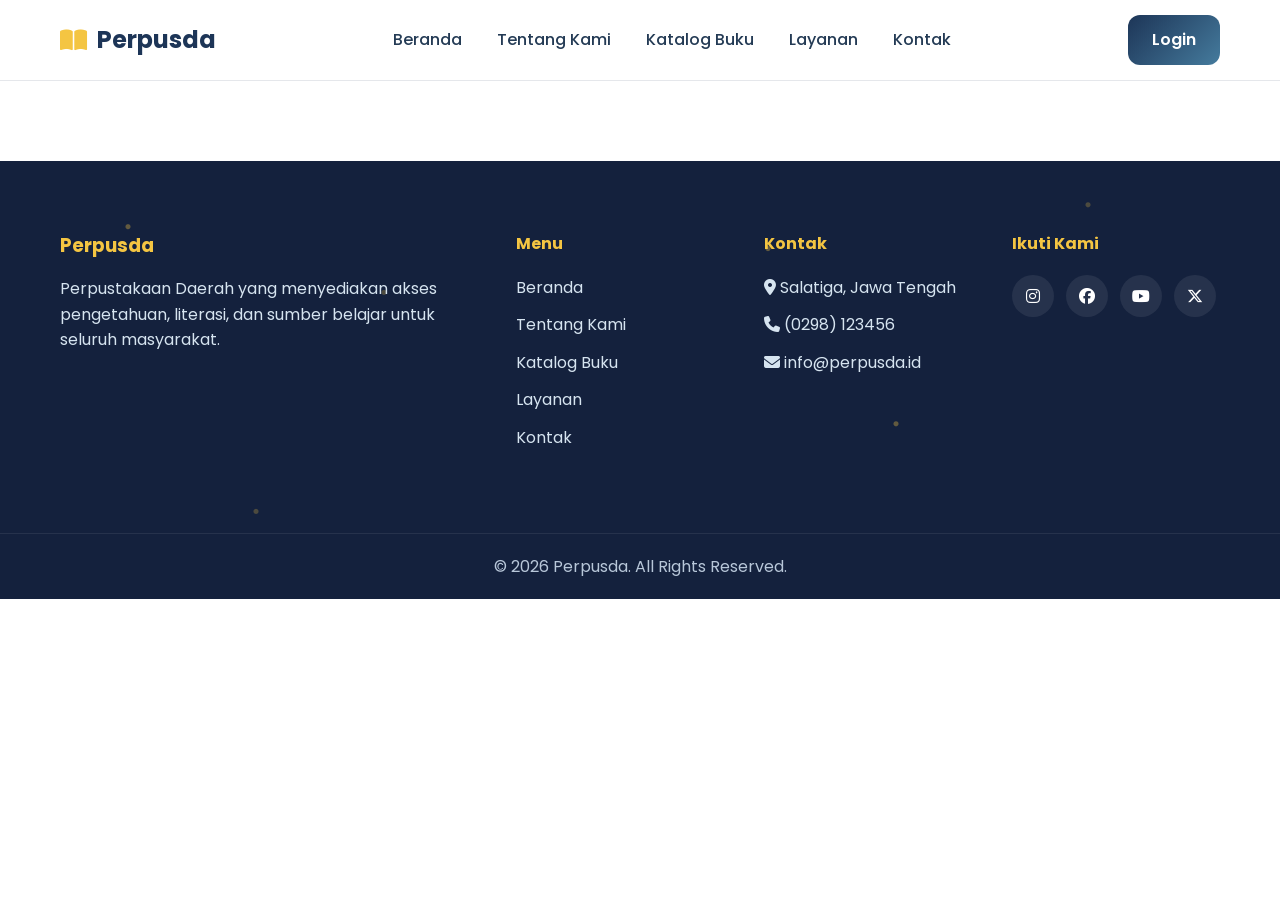
==== home.html @ 8ccb2a97 "Menambahkan struktur awal website" ====
<!DOCTYPE html>
<html lang="id">
<head>
    <meta charset="UTF-8">
    <meta name="viewport" content="width=device-width, initial-scale=1.0">
    <title>Perpusda</title>
    <link rel="stylesheet" href="style.css">

    <!-- Icon -->
    <link
        rel="stylesheet"
        href="https://cdnjs.cloudflare.com/ajax/libs/font-awesome/6.5.1/css/all.min.css"
    />
</head>
<body>

    <!-- Navbar -->
    <header>
        <nav class="navbar">
            <a href="home.html" class="logo">
                <i class="fa-solid fa-book-open"></i>
                Perpusda
            </a>

            <ul class="nav-links">
                <li><a href="home.html">Beranda</a></li>
                <li><a href="tentang.html">Tentang Kami</a></li>
                <li><a href="katalog.html">Katalog Buku</a></li>
                <li><a href="layanan.html">Layanan</a></li>
                <li><a href="kontak.html">Kontak</a></li>
            </ul>

            <a href="login.html" class="login-btn">Login</a>

            <button class="menu-toggle">
                <i class="fa-solid fa-bars"></i>
            </button>
        </nav>
    </header>

    <!-- Konten -->
    

    <!-- Footer -->
    <footer>
        <div class="footer-container">

            <div class="footer-brand">
                <h3>Perpusda</h3>
                <p>
                    Perpustakaan Daerah yang menyediakan akses
                    pengetahuan, literasi, dan sumber belajar
                    untuk seluruh masyarakat.
                </p>
            </div>

            <div class="footer-links">
                <h4>Menu</h4>
                <a href="home.html">Beranda</a>
                <a href="tentang.html">Tentang Kami</a>
                <a href="katalog.html">Katalog Buku</a>
                <a href="layanan.html">Layanan</a>
                <a href="kontak.html">Kontak</a>
            </div>

            <div class="footer-contact">
                <h4>Kontak</h4>
                <p><i class="fa-solid fa-location-dot"></i> Salatiga, Jawa Tengah</p>
                <p><i class="fa-solid fa-phone"></i> (0298) 123456</p>
                <p><i class="fa-solid fa-envelope"></i> info@perpusda.id</p>
            </div>

            <div class="footer-social">
                <h4>Ikuti Kami</h4>

                <div class="social-icons">
                    <a href="#"><i class="fab fa-instagram"></i></a>
                    <a href="#"><i class="fab fa-facebook"></i></a>
                    <a href="#"><i class="fab fa-youtube"></i></a>
                    <a href="#"><i class="fab fa-x-twitter"></i></a>
                </div>
            </div>

        </div>

        <div class="footer-bottom">
            © 2026 Perpusda. All Rights Reserved.
        </div>
    </footer>

    <script src="script.js"></script>
</body>
</html>
---- style.css ----
/* =========================
   GOOGLE FONT
========================= */
@import url('https://fonts.googleapis.com/css2?family=Poppins:wght@300;400;500;600;700&display=swap');

/* =========================
   ROOT COLOR
========================= */
:root{
    --background: #FFFFFF;

    /* Starry Night Palette */
    --primary: #1D3557;
    --secondary: #457B9D;
    --accent: #F4C542;
    --accent-dark: #D9A404;

    --heading: #243B55;
    --text: #4B5563;
    --border: #E5E7EB;

    --card-bg: #FFFDF7;
    --footer-bg: #14213D;

    --shadow:
        0 10px 25px rgba(29,53,87,.08);
}

*{
    margin:0;
    padding:0;
    box-sizing:border-box;
}

html{
    scroll-behavior:smooth;
}

body{
    font-family:'Poppins', sans-serif;
    background:var(--background);
    color:var(--text);
    line-height:1.6;
}

a{
    text-decoration:none;
}

ul{
    list-style:none;
}

/* =========================
   NAVBAR
========================= */

header{
    position:sticky;
    top:0;
    z-index:1000;
    background:rgba(255,255,255,.96);
    backdrop-filter:blur(12px);
    border-bottom:1px solid var(--border);
}

.navbar{
    max-width:1200px;
    margin:auto;
    height:80px;
    padding:0 20px;

    display:flex;
    align-items:center;
    justify-content:space-between;
}

/* Logo */

.logo{
    display:flex;
    align-items:center;
    gap:10px;

    font-size:1.5rem;
    font-weight:700;
    color:var(--primary);
}

.logo i{
    color:var(--accent);
}

/* Menu */

.nav-links{
    display:flex;
    gap:35px;
}

.nav-links a{
    position:relative;
    color:var(--heading);
    font-weight:500;
    transition:.3s;
}

.nav-links a::after{
    content:'';
    position:absolute;
    left:0;
    bottom:-8px;

    width:0;
    height:3px;

    background:var(--accent);
    border-radius:99px;

    transition:.3s;
}

.nav-links a:hover{
    color:var(--primary);
}

.nav-links a:hover::after{
    width:100%;
}

/* Login Button */

.login-btn{
    background:linear-gradient(
        135deg,
        var(--primary),
        var(--secondary)
    );

    color:white;
    padding:12px 24px;
    border-radius:12px;

    font-weight:600;
    transition:.3s;
}

.login-btn:hover{
    transform:translateY(-2px);
    box-shadow:
        0 12px 24px rgba(29,53,87,.2);
}

/* Mobile Button */

.menu-toggle{
    display:none;
    background:none;
    border:none;
    font-size:1.5rem;
    cursor:pointer;
    color:var(--primary);
}

/* =========================
   DEMO CONTENT
========================= */

main{
    min-height:70vh;
}

/* =========================
   FOOTER
========================= */

footer{
    position:relative;
    overflow:hidden;

    background:var(--footer-bg);
    color:white;

    margin-top:80px;
}

/* Star effect */

footer::before{
    content:"";

    position:absolute;
    inset:0;

    background:
    radial-gradient(circle at 10% 15%, rgba(244,197,66,.35) 2px, transparent 3px),
    radial-gradient(circle at 30% 30%, rgba(244,197,66,.25) 2px, transparent 3px),
    radial-gradient(circle at 60% 20%, rgba(244,197,66,.35) 2px, transparent 3px),
    radial-gradient(circle at 85% 10%, rgba(244,197,66,.25) 2px, transparent 3px),
    radial-gradient(circle at 70% 60%, rgba(244,197,66,.35) 2px, transparent 3px),
    radial-gradient(circle at 20% 80%, rgba(244,197,66,.25) 2px, transparent 3px);

    pointer-events:none;
}

/* Footer Container */

.footer-container{
    position:relative;
    z-index:2;

    max-width:1200px;
    margin:auto;
    padding:70px 20px;

    display:grid;
    grid-template-columns:
        2fr
        1fr
        1fr
        1fr;

    gap:40px;
}

/* Brand */

.footer-brand h3{
    color:var(--accent);
    margin-bottom:15px;
}

.footer-brand p{
    color:#D6E4F0;
}

/* Titles */

.footer-links h4,
.footer-contact h4,
.footer-social h4{
    color:var(--accent);
    margin-bottom:18px;
}

/* Links */

.footer-links{
    display:flex;
    flex-direction:column;
}

.footer-links a{
    color:#D6E4F0;
    margin-bottom:12px;
    transition:.3s;
}

.footer-links a:hover{
    color:var(--accent);
    padding-left:5px;
}

/* Contact */

.footer-contact p{
    color:#D6E4F0;
    margin-bottom:12px;
}

/* Social */

.social-icons{
    display:flex;
    gap:12px;
}

.social-icons a{
    width:42px;
    height:42px;

    border-radius:50%;

    display:flex;
    align-items:center;
    justify-content:center;

    background:rgba(255,255,255,.08);
    color:white;

    transition:.3s;
}

.social-icons a:hover{
    background:var(--accent);
    color:var(--primary);
    transform:translateY(-4px);
}

/* Bottom */

.footer-bottom{
    position:relative;
    z-index:2;

    text-align:center;

    padding:20px;

    color:#B8C7D9;

    border-top:
        1px solid rgba(255,255,255,.08);
}

/* CSS untuk home */
/* Kode di bawah ini */





/* CSS untuk katalog */
/* Kode di bawah ini */




/* CSS untuk kontak */
/* Kode di bawah ini */




/* CSS untuk layanan */
/* Kode di bawah ini */




/* CSS untuk login */
/* Kode di bawah ini */




/* CSS untuk tentang kami */
/* Kode di bawah ini */
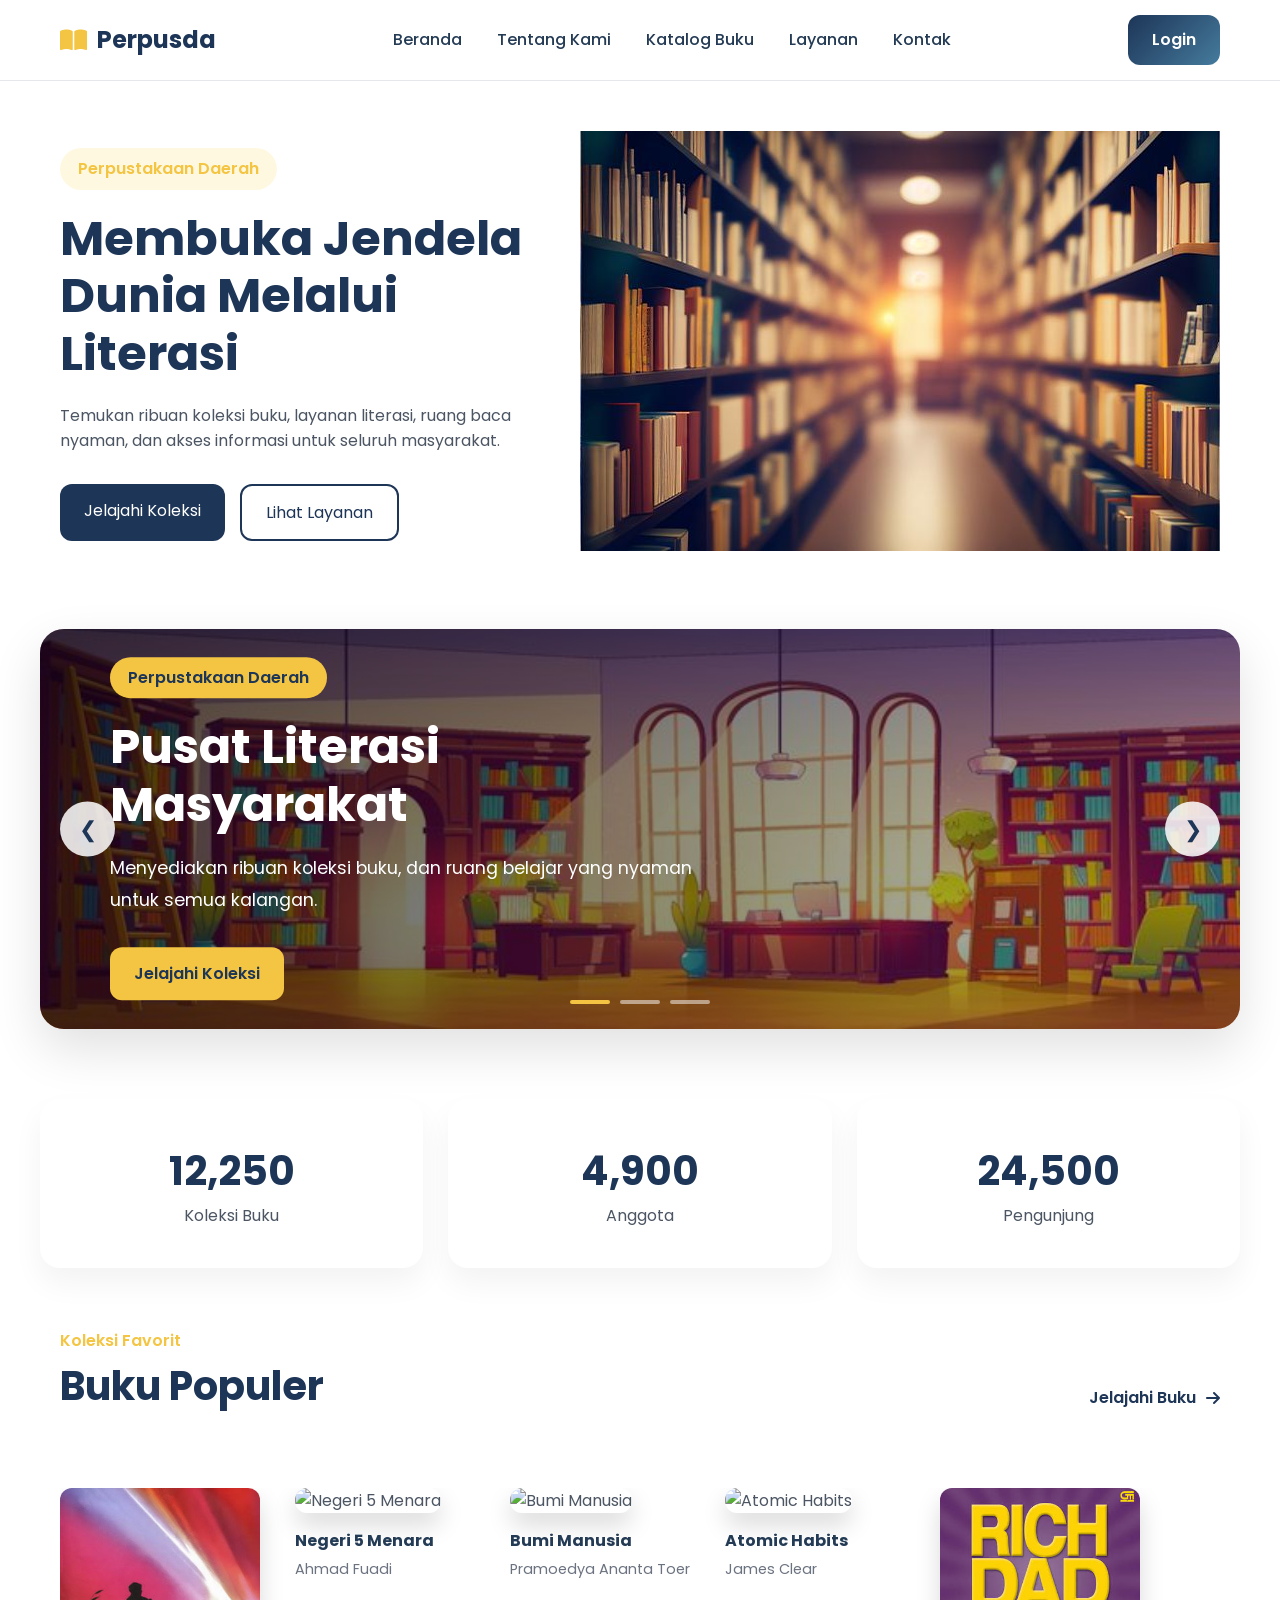
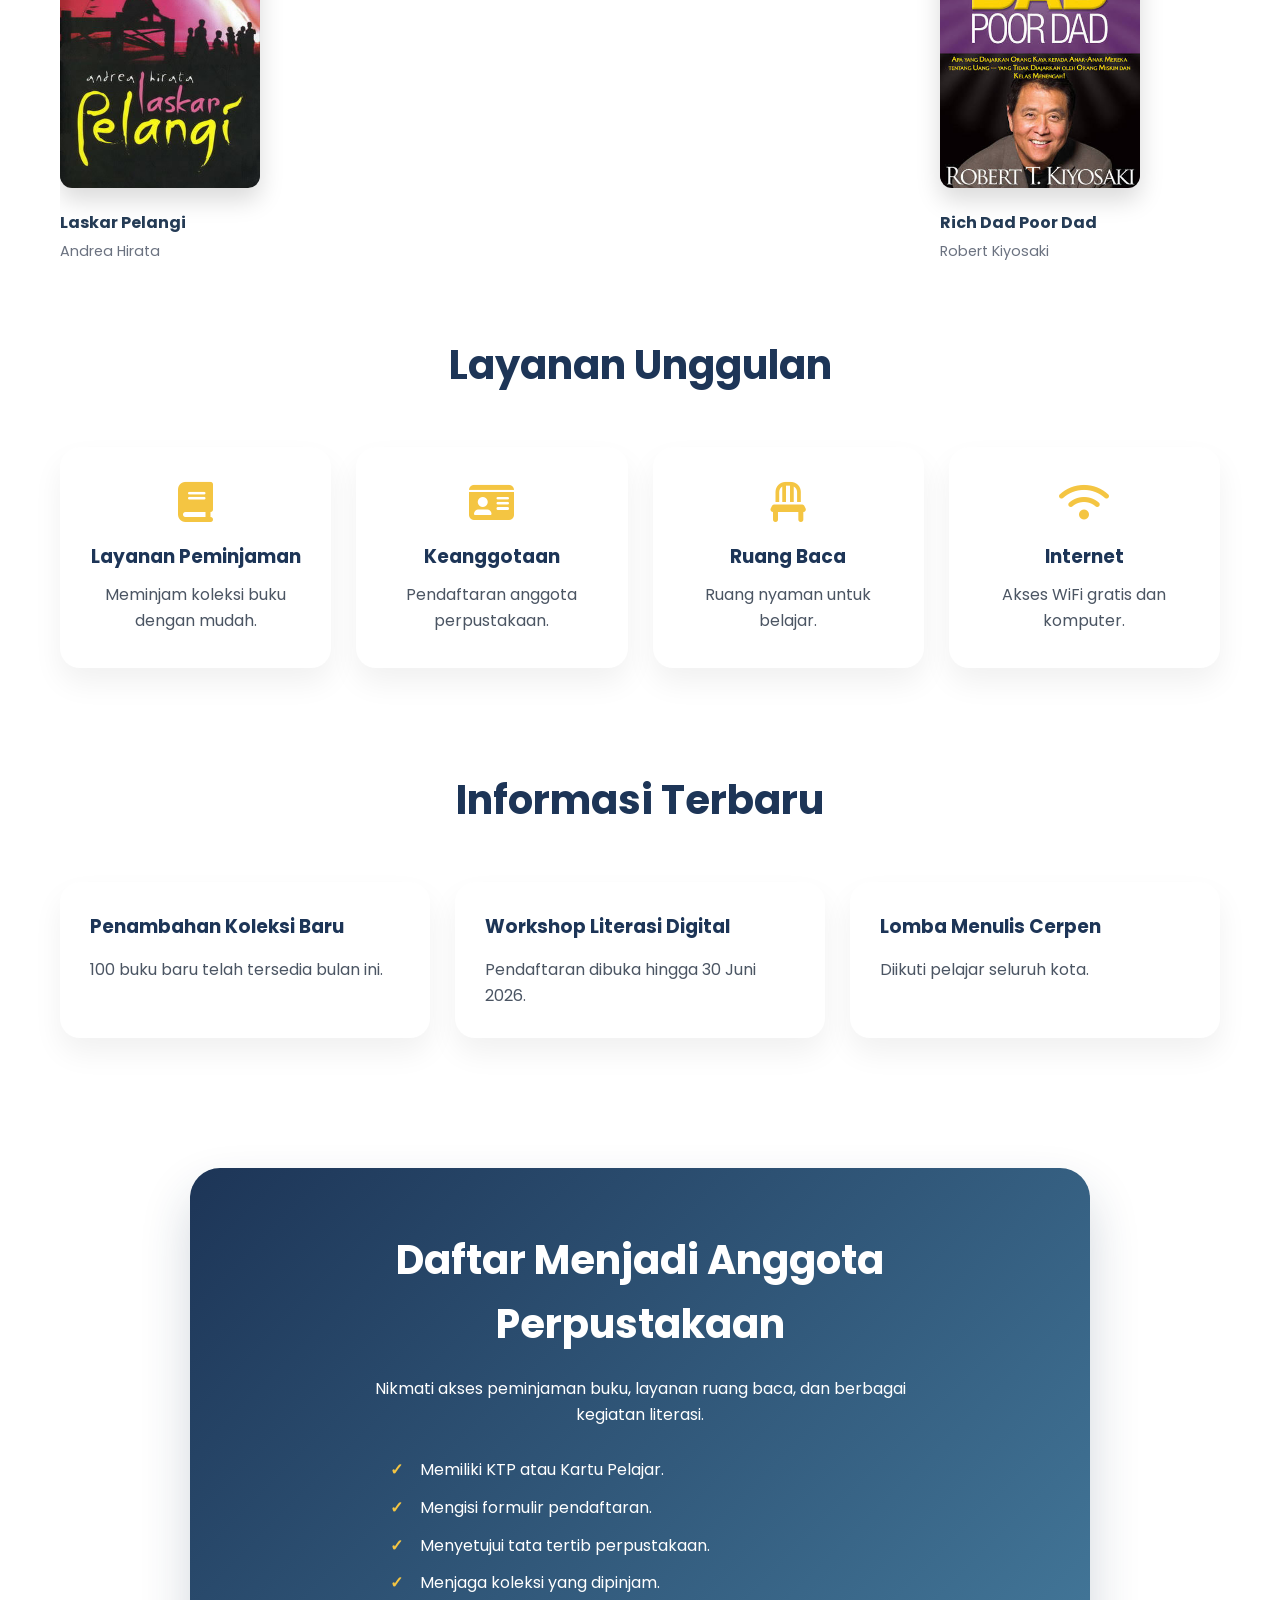
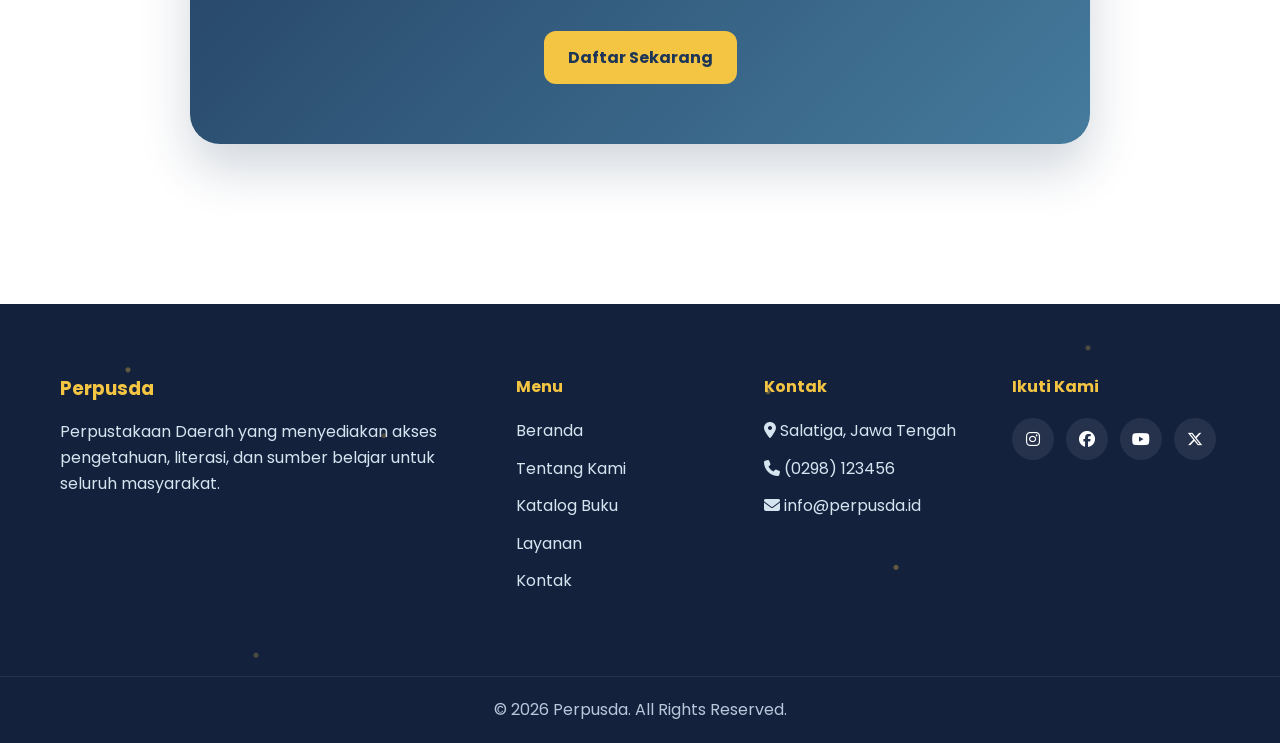
==== commit 63b05a0a: "Menambahkan menu home dan katalog" ====
--- a/home.html
+++ b/home.html
@@ -1,93 +1,378 @@
-<!DOCTYPE html>
+<!doctype html>
 <html lang="id">
-<head>
-    <meta charset="UTF-8">
-    <meta name="viewport" content="width=device-width, initial-scale=1.0">
+  <head>
+    <meta charset="UTF-8" />
+    <meta name="viewport" content="width=device-width, initial-scale=1.0" />
     <title>Perpusda</title>
-    <link rel="stylesheet" href="style.css">
+    <link rel="stylesheet" href="style-home.css" />
 
     <!-- Icon -->
-    <link
-        rel="stylesheet"
-        href="https://cdnjs.cloudflare.com/ajax/libs/font-awesome/6.5.1/css/all.min.css"
-    />
-</head>
-<body>
-
+    <link rel="stylesheet" href="https://cdnjs.cloudflare.com/ajax/libs/font-awesome/6.5.1/css/all.min.css"/>
+  </head>
+  <body>
     <!-- Navbar -->
     <header>
-        <nav class="navbar">
-            <a href="home.html" class="logo">
-                <i class="fa-solid fa-book-open"></i>
-                Perpusda
-            </a>
-
-            <ul class="nav-links">
-                <li><a href="home.html">Beranda</a></li>
-                <li><a href="tentang.html">Tentang Kami</a></li>
-                <li><a href="katalog.html">Katalog Buku</a></li>
-                <li><a href="layanan.html">Layanan</a></li>
-                <li><a href="kontak.html">Kontak</a></li>
-            </ul>
-
-            <a href="login.html" class="login-btn">Login</a>
-
-            <button class="menu-toggle">
-                <i class="fa-solid fa-bars"></i>
-            </button>
-        </nav>
+      <nav class="navbar">
+        <a href="home.html" class="logo">
+          <i class="fa-solid fa-book-open"></i>
+          Perpusda
+        </a>
+
+        <ul class="nav-links">
+          <li><a href="home.html">Beranda</a></li>
+          <li><a href="tentang.html">Tentang Kami</a></li>
+          <li><a href="katalog.html">Katalog Buku</a></li>
+          <li><a href="layanan.html">Layanan</a></li>
+          <li><a href="kontak.html">Kontak</a></li>
+        </ul>
+
+        <a href="login.html" class="login-btn">Login</a>
+
+        <button class="menu-toggle">
+          <i class="fa-solid fa-bars"></i>
+        </button>
+      </nav>
     </header>
 
     <!-- Konten -->
     
+    <!-- hero section -->
+    <section class="home-hero-section">
+      <div class="home-hero-container">
+        <div class="home-hero-content">
+          <span class="home-hero-tag"> Perpustakaan Daerah </span>
+
+          <h1 class="home-hero-title">
+            Membuka Jendela Dunia Melalui Literasi
+          </h1>
+
+          <p class="home-hero-description">
+            Temukan ribuan koleksi buku, layanan literasi, ruang baca nyaman,
+            dan akses informasi untuk seluruh masyarakat.
+          </p>
+
+          <div class="home-hero-buttons">
+            <a href="katalog.html" class="home-primary-btn">Jelajahi Koleksi</a>
+
+            <a href="layanan.html" class="home-secondary-btn">Lihat Layanan</a>
+          </div>
+        </div>
+
+        <div class="home-hero-image">
+          <img src="images/home/hero-img.jpg" alt="Perpustakaan" />
+        </div>
+      </div>
+    </section>
+
+    <!-- carousel -->
+    <section class="home-carousel-section">
+      <div class="home-carousel-container">
+        <!-- Slide 1 -->
+        <div class="home-carousel-slide active">
+          <img
+            src="images/home/carousel1.jpg"
+            alt="Gedung Perpustakaan"
+            class="home-carousel-image"
+          />
+
+          <div class="home-carousel-overlay"></div>
+
+          <div class="home-carousel-content">
+            <span class="home-carousel-badge">Perpustakaan Daerah</span>
+
+            <h2 class="home-carousel-title">
+              Pusat Literasi Masyarakat
+            </h2>
+
+            <p class="home-carousel-description">
+              Menyediakan ribuan koleksi buku, dan ruang belajar yang nyaman untuk semua kalangan.
+            </p>
+
+            <a href="katalog.html" class="home-carousel-button">
+              Jelajahi Koleksi
+            </a>
+          </div>
+        </div>
+
+        <!-- Slide 2 -->
+        <div class="home-carousel-slide">
+          <img
+            src="images/home/carousel2.jpg"
+            alt="Ruang Baca"
+            class="home-carousel-image"
+          />
+
+          <div class="home-carousel-overlay"></div>
+
+          <div class="home-carousel-content">
+            <span class="home-carousel-badge">Fasilitas</span>
+
+            <h2 class="home-carousel-title">Ruang Baca Nyaman dan Modern</h2>
+
+            <p class="home-carousel-description">
+              Dilengkapi WiFi gratis, area diskusi, dan komputer publik.
+            </p>
+
+            <a href="layanan.html" class="home-carousel-button">Lihat Layanan</a>
+          </div>
+        </div>
+
+        <!-- Slide 3 -->
+        <div class="home-carousel-slide">
+          <img
+            src="images/home/carousel3.jpg"
+            alt="Workshop"
+            class="home-carousel-image"
+          />
+
+          <div class="home-carousel-overlay"></div>
+
+          <div class="home-carousel-content">
+            <span class="home-carousel-badge">Event</span>
+
+            <h2 class="home-carousel-title">Baca Buku Bareng</h2>
+
+            <p class="home-carousel-description">
+              Bawa buku favoritmu dan baca bersama komunitas perpustakaan.
+            </p>
+
+            <a href="#" class="home-carousel-button">Gabung Sekarang</a>
+          </div>
+        </div>
+
+        <!-- Tombol Navigasi -->
+        <button class="home-carousel-arrow home-carousel-prev">❮</button>
+
+        <button class="home-carousel-arrow home-carousel-next">❯</button>
+
+        <!-- Indicator -->
+        <div class="home-carousel-dots">
+          <span class="home-carousel-dot active"></span>
+          <span class="home-carousel-dot"></span>
+          <span class="home-carousel-dot"></span>
+        </div>
+      </div>
+    </section>
+
+    <!-- statistik -->
+    <section class="home-stats-section">
+      <div class="home-stats-container">
+        <div class="home-stat-item">
+          <h3 class="home-stat-number" data-target="25000">0</h3>
+          <p>Koleksi Buku</p>
+        </div>
+
+        <div class="home-stat-item">
+          <h3 class="home-stat-number" data-target="10000">0</h3>
+          <p>Anggota</p>
+        </div>
+
+        <div class="home-stat-item">
+          <h3 class="home-stat-number" data-target="50000">0</h3>
+          <p>Pengunjung</p>
+        </div>
+      </div>
+    </section>
+
+    <!-- Buku Populer -->
+    <section class="home-popular-section">
+      <div class="home-section-heading">
+        <div>
+          <span class="home-section-subtitle"> Koleksi Favorit </span>
+
+          <h2 class="home-section-title">Buku Populer</h2>
+        </div>
+
+        <a href="katalog.html" class="home-popular-link">
+          Jelajahi Buku
+          <i class="fa-solid fa-arrow-right"></i>
+        </a>
+      </div>
+
+      <div class="home-popular-bookshelf">
+        <article class="home-popular-book">
+          <img
+            src="images/katalog/laskar-pelangi.jpg"
+            alt="Laskar Pelangi"
+            class="home-popular-cover"
+          />
+
+          <h3 class="home-popular-title">Laskar Pelangi</h3>
+
+          <p class="home-popular-author">Andrea Hirata</p>
+        </article>
+
+        <article class="home-popular-book">
+          <img
+            src="images/katalog/negeri 5 menara.jpg"
+            alt="Negeri 5 Menara"
+            class="home-popular-cover"
+          />
+
+          <h3 class="home-popular-title">Negeri 5 Menara</h3>
+
+          <p class="home-popular-author">Ahmad Fuadi</p>
+        </article>
+
+        <article class="home-popular-book">
+          <img
+            src="images/katalog/bumi manusia.jpg"
+            alt="Bumi Manusia"
+            class="home-popular-cover"
+          />
+
+          <h3 class="home-popular-title">Bumi Manusia</h3>
+
+          <p class="home-popular-author">Pramoedya Ananta Toer</p>
+        </article>
+
+        <article class="home-popular-book">
+          <img
+            src="images/katalog/atomic habits.jpg"
+            alt="Atomic Habits"
+            class="home-popular-cover"
+          />
+
+          <h3 class="home-popular-title">Atomic Habits</h3>
+
+          <p class="home-popular-author">James Clear</p>
+        </article>
+
+        <article class="home-popular-book">
+          <img
+            src="images/katalog/rich dad poor dad.jpg"
+            alt="Rich Dad Poor Dad"
+            class="home-popular-cover"
+          />
+
+          <h3 class="home-popular-title">Rich Dad Poor Dad</h3>
+
+          <p class="home-popular-author">Robert Kiyosaki</p>
+        </article>
+      </div>
+    </section>
+
+    <!-- Layanan -->
+    <section class="home-services-section" id="layanan">
+      <div class="home-services-container">
+        <h2 class="home-section-title">Layanan Unggulan</h2>
+
+        <div class="home-services-grid">
+          <div class="home-service-item">
+            <i class="fa-solid fa-book"></i>
+            <h3>Layanan Peminjaman</h3>
+            <p>Meminjam koleksi buku dengan mudah.</p>
+          </div>
+
+          <div class="home-service-item">
+            <i class="fa-solid fa-id-card"></i>
+            <h3>Keanggotaan</h3>
+            <p>Pendaftaran anggota perpustakaan.</p>
+          </div>
+
+          <div class="home-service-item">
+            <i class="fa-solid fa-chair"></i>
+            <h3>Ruang Baca</h3>
+            <p>Ruang nyaman untuk belajar.</p>
+          </div>
+
+          <div class="home-service-item">
+            <i class="fa-solid fa-wifi"></i>
+            <h3>Internet</h3>
+            <p>Akses WiFi gratis dan komputer.</p>
+          </div>
+        </div>
+      </div>
+    </section>
+
+    <!-- Informasi Terbaru -->
+    <section class="home-news-section">
+      <h2 class="home-section-title">Informasi Terbaru</h2>
+
+      <div class="home-news-grid">
+        <article class="home-news-item">
+          <h3>Penambahan Koleksi Baru</h3>
+          <p>100 buku baru telah tersedia bulan ini.</p>
+        </article>
+
+        <article class="home-news-item">
+          <h3>Workshop Literasi Digital</h3>
+          <p>Pendaftaran dibuka hingga 30 Juni 2026.</p>
+        </article>
+
+        <article class="home-news-item">
+          <h3>Lomba Menulis Cerpen</h3>
+          <p>Diikuti pelajar seluruh kota.</p>
+        </article>
+      </div>
+    </section>
+
+    <!-- Membership -->
+    <section class="home-membership-section">
+      <div class="home-membership-container">
+        <h2>Daftar Menjadi Anggota Perpustakaan</h2>
+
+        <p>
+          Nikmati akses peminjaman buku, layanan ruang baca, dan berbagai
+          kegiatan literasi.
+        </p>
+
+        <ul class="home-membership-terms">
+          <li>Memiliki KTP atau Kartu Pelajar.</li>
+
+          <li>Mengisi formulir pendaftaran.</li>
+
+          <li>Menyetujui tata tertib perpustakaan.</li>
+
+          <li>Menjaga koleksi yang dipinjam.</li>
+        </ul>
+
+        <a href="login.html" class="home-primary-btn"> Daftar Sekarang </a>
+      </div>
+    </section>
 
     <!-- Footer -->
     <footer>
-        <div class="footer-container">
-
-            <div class="footer-brand">
-                <h3>Perpusda</h3>
-                <p>
-                    Perpustakaan Daerah yang menyediakan akses
-                    pengetahuan, literasi, dan sumber belajar
-                    untuk seluruh masyarakat.
-                </p>
-            </div>
-
-            <div class="footer-links">
-                <h4>Menu</h4>
-                <a href="home.html">Beranda</a>
-                <a href="tentang.html">Tentang Kami</a>
-                <a href="katalog.html">Katalog Buku</a>
-                <a href="layanan.html">Layanan</a>
-                <a href="kontak.html">Kontak</a>
-            </div>
-
-            <div class="footer-contact">
-                <h4>Kontak</h4>
-                <p><i class="fa-solid fa-location-dot"></i> Salatiga, Jawa Tengah</p>
-                <p><i class="fa-solid fa-phone"></i> (0298) 123456</p>
-                <p><i class="fa-solid fa-envelope"></i> info@perpusda.id</p>
-            </div>
-
-            <div class="footer-social">
-                <h4>Ikuti Kami</h4>
-
-                <div class="social-icons">
-                    <a href="#"><i class="fab fa-instagram"></i></a>
-                    <a href="#"><i class="fab fa-facebook"></i></a>
-                    <a href="#"><i class="fab fa-youtube"></i></a>
-                    <a href="#"><i class="fab fa-x-twitter"></i></a>
-                </div>
-            </div>
-
-        </div>
-
-        <div class="footer-bottom">
-            © 2026 Perpusda. All Rights Reserved.
-        </div>
+      <div class="footer-container">
+        <div class="footer-brand">
+          <h3>Perpusda</h3>
+          <p>
+            Perpustakaan Daerah yang menyediakan akses pengetahuan, literasi,
+            dan sumber belajar untuk seluruh masyarakat.
+          </p>
+        </div>
+
+        <div class="footer-links">
+          <h4>Menu</h4>
+          <a href="home.html">Beranda</a>
+          <a href="tentang.html">Tentang Kami</a>
+          <a href="katalog.html">Katalog Buku</a>
+          <a href="layanan.html">Layanan</a>
+          <a href="kontak.html">Kontak</a>
+        </div>
+
+        <div class="footer-contact">
+          <h4>Kontak</h4>
+          <p><i class="fa-solid fa-location-dot"></i> Salatiga, Jawa Tengah</p>
+          <p><i class="fa-solid fa-phone"></i> (0298) 123456</p>
+          <p><i class="fa-solid fa-envelope"></i> info@perpusda.id</p>
+        </div>
+
+        <div class="footer-social">
+          <h4>Ikuti Kami</h4>
+
+          <div class="social-icons">
+            <a href="#"><i class="fab fa-instagram"></i></a>
+            <a href="#"><i class="fab fa-facebook"></i></a>
+            <a href="#"><i class="fab fa-youtube"></i></a>
+            <a href="#"><i class="fab fa-x-twitter"></i></a>
+          </div>
+        </div>
+      </div>
+
+      <div class="footer-bottom">© 2026 Perpusda. All Rights Reserved.</div>
     </footer>
 
-    <script src="script.js"></script>
-</body>
+    <script src="script-home.js"></script>
+  </body>
 </html>
--- a/style-home.css
+++ b/style-home.css
@@ -0,0 +1,865 @@
+/* =========================
+   GOOGLE FONT
+========================= */
+@import url('https://fonts.googleapis.com/css2?family=Poppins:wght@300;400;500;600;700&display=swap');
+
+/* =========================
+   ROOT COLOR
+========================= */
+:root{
+    --background: #FFFFFF;
+
+    /* Starry Night Palette */
+    --primary: #1D3557;
+    --secondary: #457B9D;
+    --accent: #F4C542;
+    --accent-dark: #D9A404;
+
+    --heading: #243B55;
+    --text: #4B5563;
+    --border: #E5E7EB;
+
+    --card-bg: #FFFDF7;
+    --footer-bg: #14213D;
+
+    --shadow:
+        0 10px 25px rgba(29,53,87,.08);
+}
+
+*{
+    margin:0;
+    padding:0;
+    box-sizing:border-box;
+}
+
+html{
+    scroll-behavior:smooth;
+}
+
+body{
+    font-family:'Poppins', sans-serif;
+    background:var(--background);
+    color:var(--text);
+    line-height:1.6;
+}
+
+a{
+    text-decoration:none;
+}
+
+ul{
+    list-style:none;
+}
+
+/* =========================
+   NAVBAR
+========================= */
+
+header{
+    position:sticky;
+    top:0;
+    z-index:1000;
+    background:rgba(255,255,255,.96);
+    backdrop-filter:blur(12px);
+    border-bottom:1px solid var(--border);
+}
+
+.navbar{
+    max-width:1200px;
+    margin:auto;
+    height:80px;
+    padding:0 20px;
+
+    display:flex;
+    align-items:center;
+    justify-content:space-between;
+}
+
+/* Logo */
+
+.logo{
+    display:flex;
+    align-items:center;
+    gap:10px;
+
+    font-size:1.5rem;
+    font-weight:700;
+    color:var(--primary);
+}
+
+.logo i{
+    color:var(--accent);
+}
+
+/* Menu */
+
+.nav-links{
+    display:flex;
+    gap:35px;
+}
+
+.nav-links a{
+    position:relative;
+    color:var(--heading);
+    font-weight:500;
+    transition:.3s;
+}
+
+.nav-links a::after{
+    content:'';
+    position:absolute;
+    left:0;
+    bottom:-8px;
+
+    width:0;
+    height:3px;
+
+    background:var(--accent);
+    border-radius:99px;
+
+    transition:.3s;
+}
+
+.nav-links a:hover{
+    color:var(--primary);
+}
+
+.nav-links a:hover::after{
+    width:100%;
+}
+
+/* Login Button */
+
+.login-btn{
+    background:linear-gradient(
+        135deg,
+        var(--primary),
+        var(--secondary)
+    );
+
+    color:white;
+    padding:12px 24px;
+    border-radius:12px;
+
+    font-weight:600;
+    transition:.3s;
+}
+
+.login-btn:hover{
+    transform:translateY(-2px);
+    box-shadow:
+        0 12px 24px rgba(29,53,87,.2);
+}
+
+/* Mobile Button */
+
+.menu-toggle{
+    display:none;
+    background:none;
+    border:none;
+    font-size:1.5rem;
+    cursor:pointer;
+    color:var(--primary);
+}
+
+/* =========================
+   DEMO CONTENT
+========================= */
+
+main{
+    min-height:70vh;
+}
+
+/* =========================
+   FOOTER
+========================= */
+
+footer{
+    position:relative;
+    overflow:hidden;
+
+    background:var(--footer-bg);
+    color:white;
+
+    margin-top:80px;
+}
+
+/* Star effect */
+
+footer::before{
+    content:"";
+
+    position:absolute;
+    inset:0;
+
+    background:
+    radial-gradient(circle at 10% 15%, rgba(244,197,66,.35) 2px, transparent 3px),
+    radial-gradient(circle at 30% 30%, rgba(244,197,66,.25) 2px, transparent 3px),
+    radial-gradient(circle at 60% 20%, rgba(244,197,66,.35) 2px, transparent 3px),
+    radial-gradient(circle at 85% 10%, rgba(244,197,66,.25) 2px, transparent 3px),
+    radial-gradient(circle at 70% 60%, rgba(244,197,66,.35) 2px, transparent 3px),
+    radial-gradient(circle at 20% 80%, rgba(244,197,66,.25) 2px, transparent 3px);
+
+    pointer-events:none;
+}
+
+/* Footer Container */
+
+.footer-container{
+    position:relative;
+    z-index:2;
+
+    max-width:1200px;
+    margin:auto;
+    padding:70px 20px;
+
+    display:grid;
+    grid-template-columns:
+        2fr
+        1fr
+        1fr
+        1fr;
+
+    gap:40px;
+}
+
+/* Brand */
+
+.footer-brand h3{
+    color:var(--accent);
+    margin-bottom:15px;
+}
+
+.footer-brand p{
+    color:#D6E4F0;
+}
+
+/* Titles */
+
+.footer-links h4,
+.footer-contact h4,
+.footer-social h4{
+    color:var(--accent);
+    margin-bottom:18px;
+}
+
+/* Links */
+
+.footer-links{
+    display:flex;
+    flex-direction:column;
+}
+
+.footer-links a{
+    color:#D6E4F0;
+    margin-bottom:12px;
+    transition:.3s;
+}
+
+.footer-links a:hover{
+    color:var(--accent);
+    padding-left:5px;
+}
+
+/* Contact */
+
+.footer-contact p{
+    color:#D6E4F0;
+    margin-bottom:12px;
+}
+
+/* Social */
+
+.social-icons{
+    display:flex;
+    gap:12px;
+}
+
+.social-icons a{
+    width:42px;
+    height:42px;
+
+    border-radius:50%;
+
+    display:flex;
+    align-items:center;
+    justify-content:center;
+
+    background:rgba(255,255,255,.08);
+    color:white;
+
+    transition:.3s;
+}
+
+.social-icons a:hover{
+    background:var(--accent);
+    color:var(--primary);
+    transform:translateY(-4px);
+}
+
+/* Bottom */
+
+.footer-bottom{
+    position:relative;
+    z-index:2;
+
+    text-align:center;
+
+    padding:20px;
+
+    color:#B8C7D9;
+
+    border-top:
+        1px solid rgba(255,255,255,.08);
+}
+
+
+/* CSS untuk home */
+/* Kode di bawah ini */
+.home-hero-section{
+    padding:50px 0;
+}
+
+.home-hero-container{
+    max-width:1200px;
+    margin:auto;
+    padding:0 20px;
+
+    display:grid;
+    grid-template-columns:1fr 1fr;
+    gap:50px;
+    align-items:center;
+}
+
+.home-hero-tag{
+    display:inline-block;
+
+    padding:8px 18px;
+
+    border-radius:50px;
+
+    background:#FFF8E1;
+
+    color:var(--accent);
+
+    font-weight:600;
+}
+
+.home-hero-title{
+    font-size:3rem;
+    line-height:1.2;
+    color:var(--primary);
+
+    margin:20px 0;
+}
+
+.home-hero-description{
+    max-width:550px;
+    margin-bottom:30px;
+}
+
+.home-hero-buttons{
+    display:flex;
+    gap:15px;
+}
+
+.home-primary-btn{
+    background:var(--primary);
+    color:white;
+
+    padding:14px 24px;
+    border-radius:12px;
+}
+
+.home-secondary-btn{
+    border:2px solid var(--primary);
+    color:var(--primary);
+
+    padding:14px 24px;
+    border-radius:12px;
+}
+
+/* ==================================
+   HOME CAROUSEL
+================================== */
+
+.home-carousel-section{
+    padding:20px 0;
+}
+
+.home-carousel-container{
+    max-width:1200px;
+    height:400px;
+
+    margin:auto;
+
+    position:relative;
+
+    overflow:hidden;
+
+    border-radius:24px;
+
+    box-shadow:
+    0 20px 50px rgba(0,0,0,.12);
+}
+
+.home-carousel-slide{
+    position:absolute;
+
+    inset:0;
+
+    opacity:0;
+
+    transition:opacity .6s ease;
+
+    pointer-events:none;
+}
+
+.home-carousel-slide.active{
+    opacity:1;
+    pointer-events:auto;
+}
+
+.home-carousel-image{
+    width:100%;
+    height:100%;
+    object-fit:cover;
+}
+
+.home-carousel-overlay{
+    position:absolute;
+    inset:0;
+
+    background:
+    linear-gradient(
+        to right,
+        rgba(0,0,0,.65),
+        rgba(0,0,0,.25)
+    );
+}
+
+.home-carousel-content{
+    position:absolute;
+
+    left:70px;
+    top:50%;
+
+    transform:translateY(-50%);
+
+    max-width:600px;
+
+    color:white;
+
+    z-index:5;
+}
+
+.home-carousel-badge{
+    display:inline-block;
+
+    padding:8px 18px;
+
+    border-radius:50px;
+
+    background:var(--accent);
+
+    color:var(--primary);
+
+    font-weight:600;
+
+    margin-bottom:20px;
+}
+
+.home-carousel-title{
+    font-size:3rem;
+    line-height:1.2;
+
+    margin-bottom:20px;
+}
+
+.home-carousel-description{
+    font-size:1.1rem;
+    line-height:1.8;
+
+    margin-bottom:30px;
+}
+
+.home-carousel-button{
+    display:inline-block;
+
+    background:var(--accent);
+
+    color:var(--primary);
+
+    padding:14px 24px;
+
+    border-radius:12px;
+
+    font-weight:600;
+}
+
+/* Arrow */
+
+.home-carousel-arrow{
+    position:absolute;
+
+    top:50%;
+
+    transform:translateY(-50%);
+
+    width:55px;
+    height:55px;
+
+    border:none;
+
+    border-radius:50%;
+
+    cursor:pointer;
+
+    z-index:10;
+
+    background:
+    rgba(255,255,255,.85);
+
+    color:var(--primary);
+
+    font-size:1.4rem;
+
+    transition:.3s;
+}
+
+.home-carousel-arrow:hover{
+    background:var(--accent);
+}
+
+.home-carousel-prev{
+    left:20px;
+}
+
+.home-carousel-next{
+    right:20px;
+}
+
+/* Dots */
+
+.home-carousel-dots{
+    position:absolute;
+
+    bottom:25px;
+    left:50%;
+
+    transform:translateX(-50%);
+
+    display:flex;
+    gap:10px;
+
+    z-index:10;
+}
+
+.home-carousel-dot{
+    width:40px;
+    height:4px;
+
+    border-radius:999px;
+
+    background:
+    rgba(255,255,255,.5);
+
+    cursor:pointer;
+
+    transition:.3s;
+}
+
+.home-carousel-dot.active{
+    background:var(--accent);
+}
+
+.home-stats-section{
+    padding:50px 0;
+}
+
+.home-stats-container{
+    max-width:1200px;
+    margin:auto;
+
+    display:grid;
+    grid-template-columns:
+        repeat(3,1fr);
+
+    gap:25px;
+}
+
+.home-stat-item{
+    padding:40px;
+    text-align:center;
+
+    border-radius:20px;
+
+    background:white;
+
+    box-shadow:
+    0 15px 30px rgba(0,0,0,.05);
+}
+
+.home-stat-item h3{
+    font-size:2.5rem;
+    color:var(--primary);
+}
+
+.home-popular-section{
+    max-width:1200px;
+    margin:10px auto;
+    padding:0 20px;
+}
+
+.home-section-heading{
+    display:flex;
+    justify-content:space-between;
+    align-items:center;
+
+    margin-bottom:20px;
+}
+
+.home-section-subtitle{
+    color:var(--accent);
+    font-weight:600;
+}
+
+.home-section-title{
+    color:var(--primary);
+    font-size:2.2rem;
+}
+
+.home-popular-link{
+    display:flex;
+    align-items:center;
+    gap:10px;
+
+    color:var(--primary);
+    font-weight:600;
+}
+
+.home-popular-bookshelf{
+    display:flex;
+    gap:35px;
+
+    overflow-x:auto;
+
+    padding-bottom:10px;
+}
+
+.home-popular-bookshelf::-webkit-scrollbar{
+    height:6px;
+}
+
+.home-popular-bookshelf::-webkit-scrollbar-thumb{
+    background:var(--accent);
+    border-radius:999px;
+}
+
+.home-popular-book{
+    min-width:180px;
+    transition:.3s;
+}
+
+.home-popular-book:hover{
+    transform:translateY(-10px);
+}
+
+.home-popular-cover{
+    width:200px;
+    aspect-ratio:3/4.5;
+
+    object-fit:cover;
+
+    border-radius:12px;
+
+    box-shadow:
+        0 12px 25px rgba(0,0,0,.15);
+
+    margin-bottom:15px;
+}
+
+.home-popular-title{
+    color:var(--heading);
+    font-size:1rem;
+    margin-bottom:4px;
+}
+
+.home-popular-author{
+    color:#6B7280;
+    font-size:.9rem;
+}
+
+.home-services-section{
+    padding:50px 0;
+}
+
+.home-services-container{
+    max-width:1200px;
+    margin:auto;
+    padding:0 20px;
+}
+
+.home-section-title{
+    text-align:center;
+    color:var(--primary);
+    font-size:2.5rem;
+    margin-bottom:50px;
+}
+
+.home-services-grid{
+    display:grid;
+    grid-template-columns:
+        repeat(auto-fit,minmax(250px,1fr));
+    gap:25px;
+}
+
+.home-service-item{
+    background:white;
+    padding:35px 25px;
+
+    text-align:center;
+
+    border-radius:20px;
+
+    box-shadow:
+        0 15px 30px rgba(0,0,0,.06);
+
+    transition:.3s;
+}
+
+.home-service-item:hover{
+    transform:translateY(-10px);
+}
+
+.home-service-item i{
+    font-size:2.5rem;
+    color:var(--accent);
+    margin-bottom:20px;
+}
+
+.home-service-item h3{
+    color:var(--primary);
+    margin-bottom:10px;
+}
+
+/* HOME NEWS */
+
+.home-news-section{
+    padding:50px 0;
+}
+
+.home-news-grid{
+    max-width:1200px;
+    margin:auto;
+
+    padding:0 20px;
+
+    display:grid;
+    grid-template-columns:
+        repeat(auto-fit,minmax(300px,1fr));
+
+    gap:25px;
+}
+
+.home-news-item{
+    background:white;
+
+    padding:30px;
+
+    border-radius:20px;
+
+    box-shadow:
+        0 15px 30px rgba(0,0,0,.06);
+
+    transition:.3s;
+}
+
+.home-news-item:hover{
+    transform:translateY(-8px);
+}
+
+.home-news-item h3{
+    color:var(--primary);
+    margin-bottom:15px;
+}
+
+/* HOME MEMBERSHIP CTA */
+
+.home-membership-section{
+    padding:80px 20px;
+}
+
+.home-membership-container{
+
+    max-width:900px;
+    margin:auto;
+
+    background:
+        linear-gradient(
+            135deg,
+            var(--primary),
+            var(--secondary)
+        );
+
+    color:white;
+
+    padding:60px;
+
+    border-radius:30px;
+
+    text-align:center;
+
+    box-shadow:
+        0 25px 50px rgba(29,53,87,.2);
+}
+
+.home-membership-container h2{
+    font-size:2.5rem;
+    margin-bottom:20px;
+}
+
+.home-membership-container p{
+    max-width:600px;
+    margin:auto auto 30px;
+}
+
+.home-membership-terms{
+    text-align:left;
+
+    max-width:500px;
+
+    margin:0 auto 35px;
+
+    display:flex;
+    flex-direction:column;
+    gap:12px;
+}
+
+.home-membership-terms li{
+    list-style:none;
+
+    position:relative;
+
+    padding-left:30px;
+}
+
+.home-membership-terms li::before{
+    content:"✓";
+
+    position:absolute;
+    left:0;
+
+    color:var(--accent);
+
+    font-weight:bold;
+}
+
+.home-membership-container .home-primary-btn{
+    background:var(--accent);
+    color:var(--primary);
+
+    font-weight:700;
+
+    display:inline-block;
+}
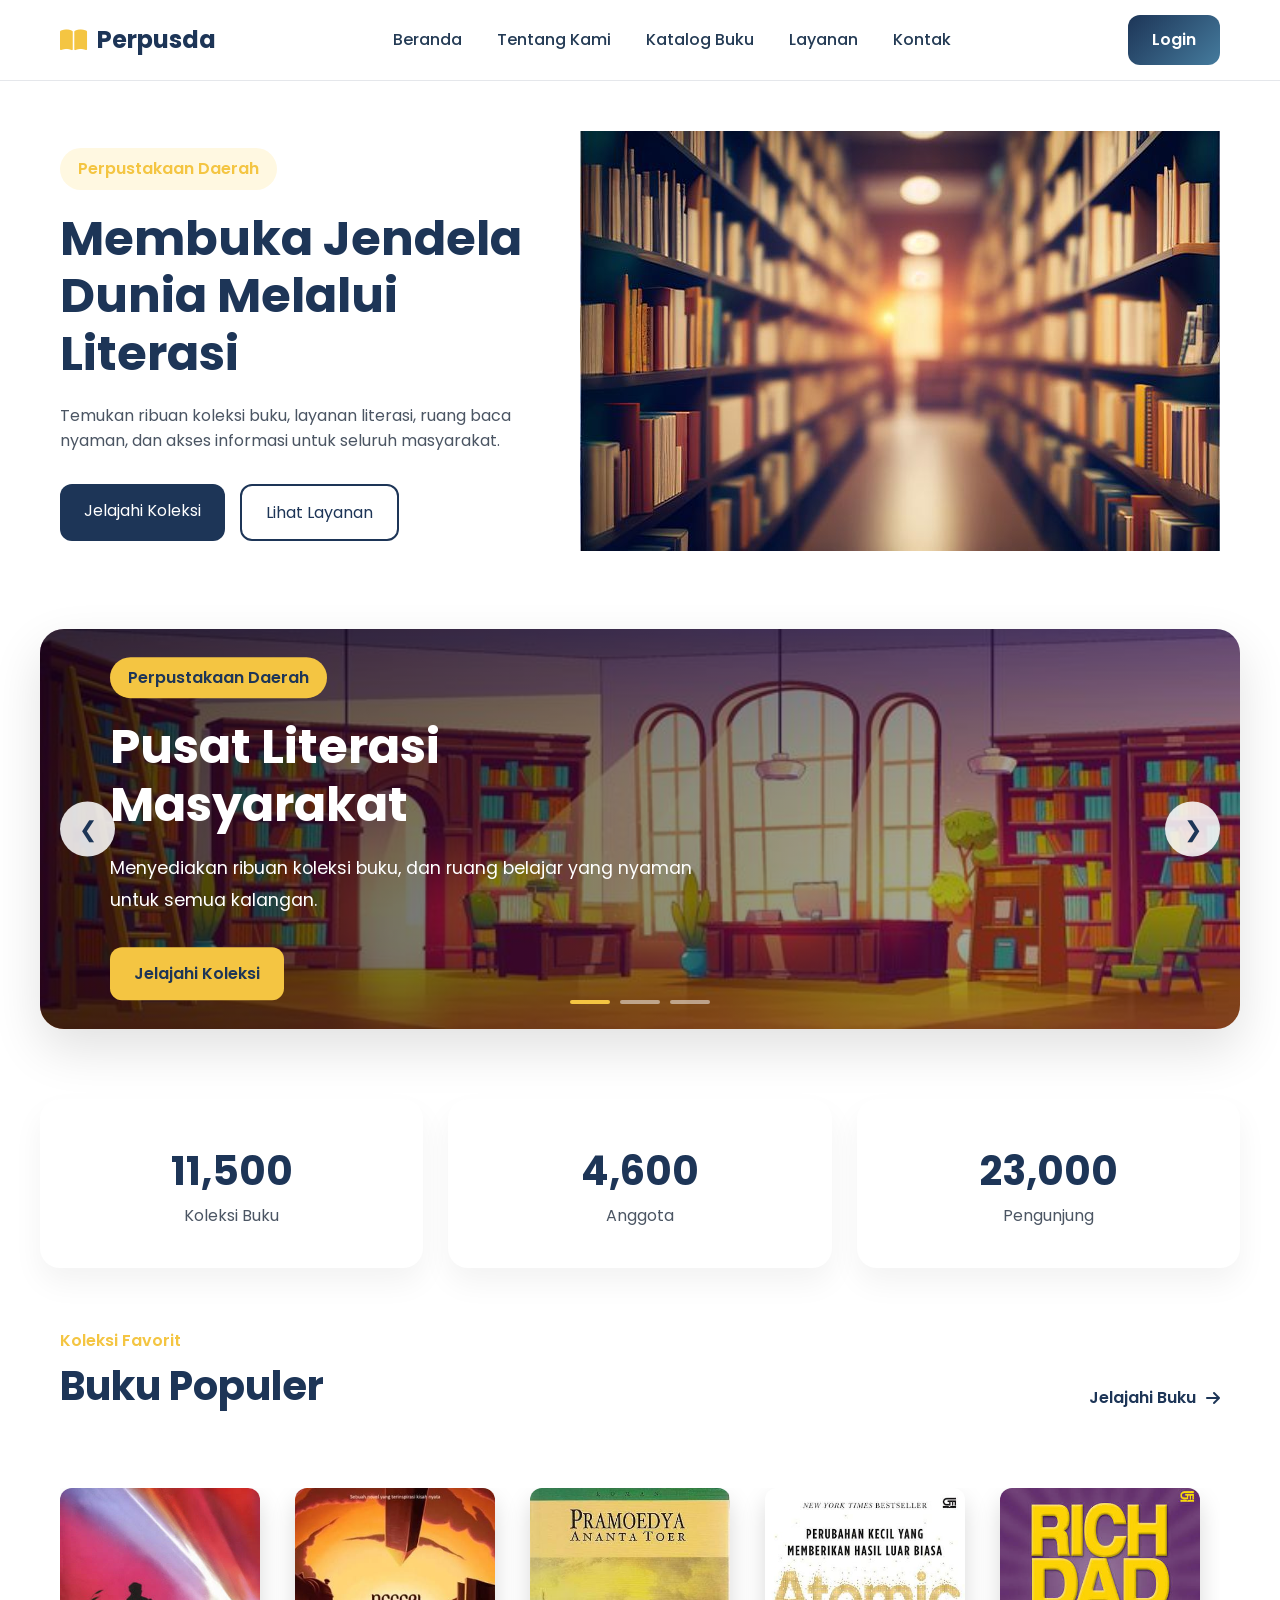
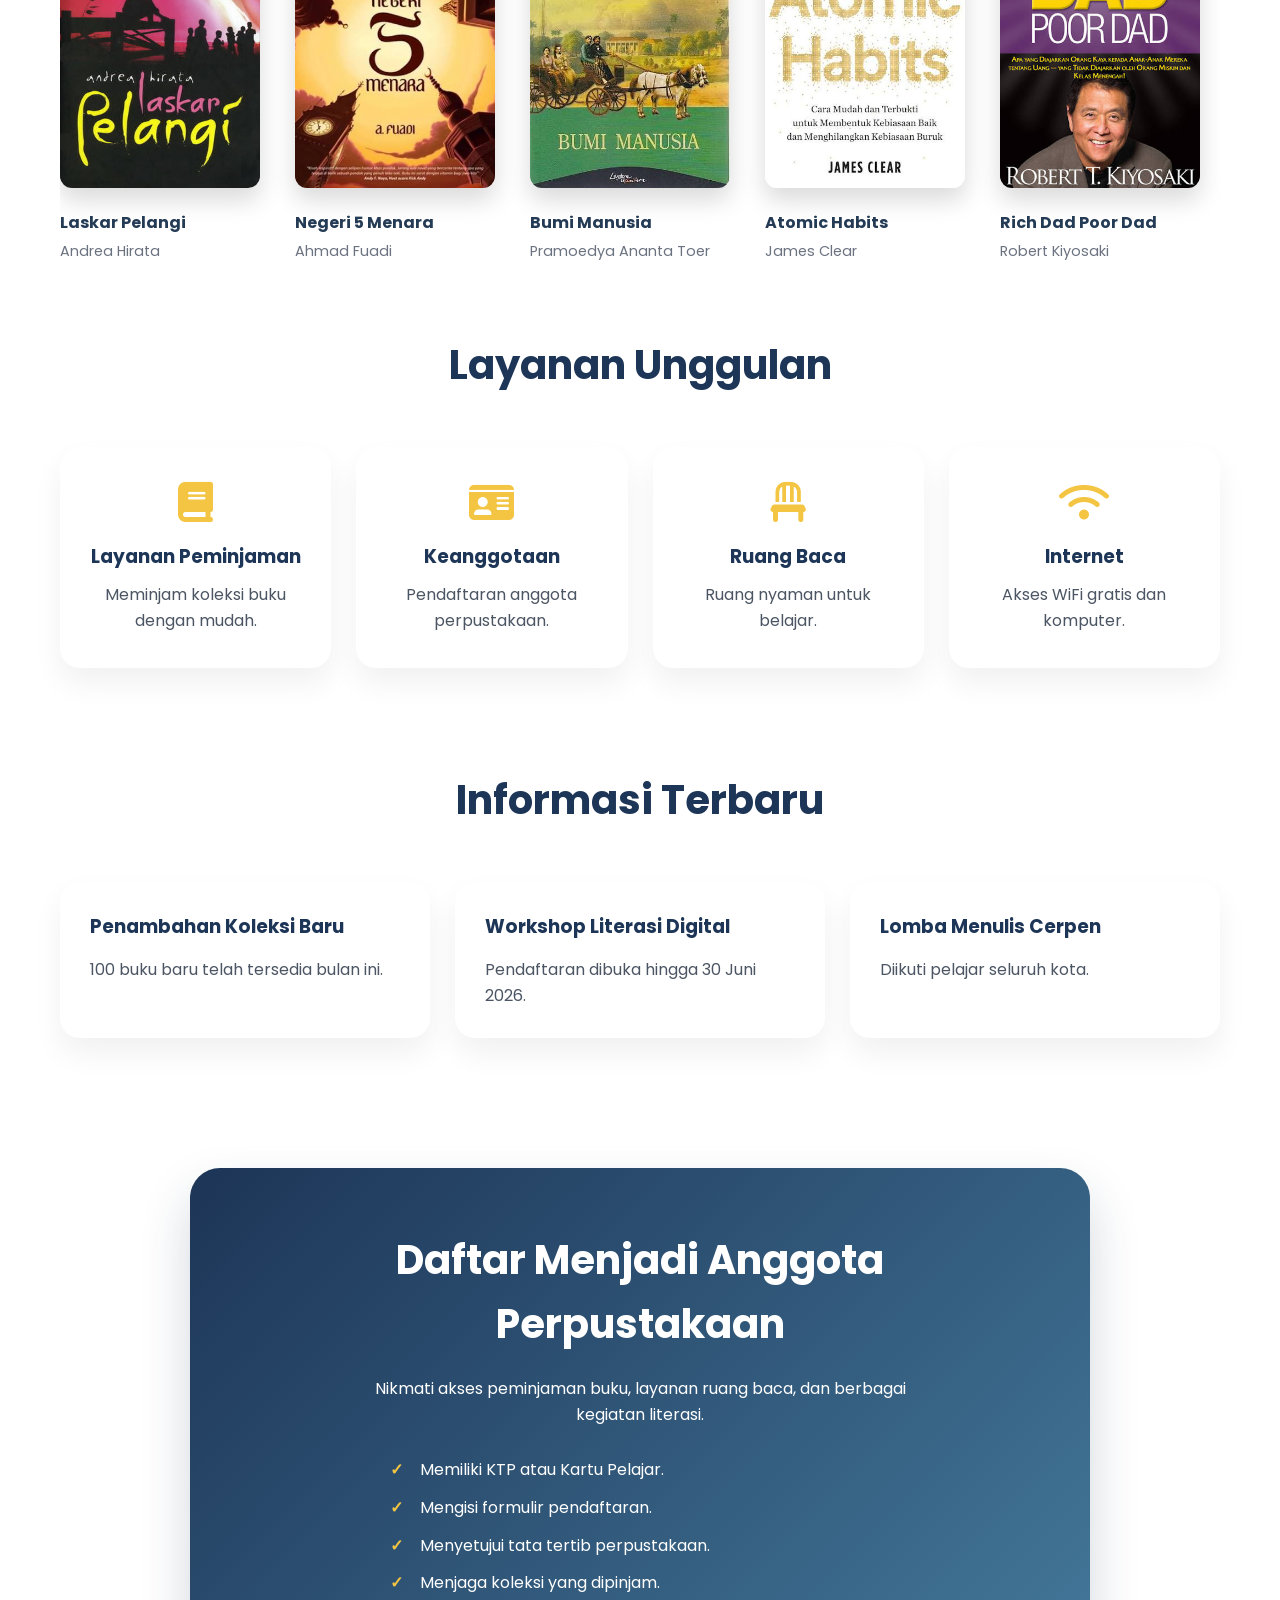
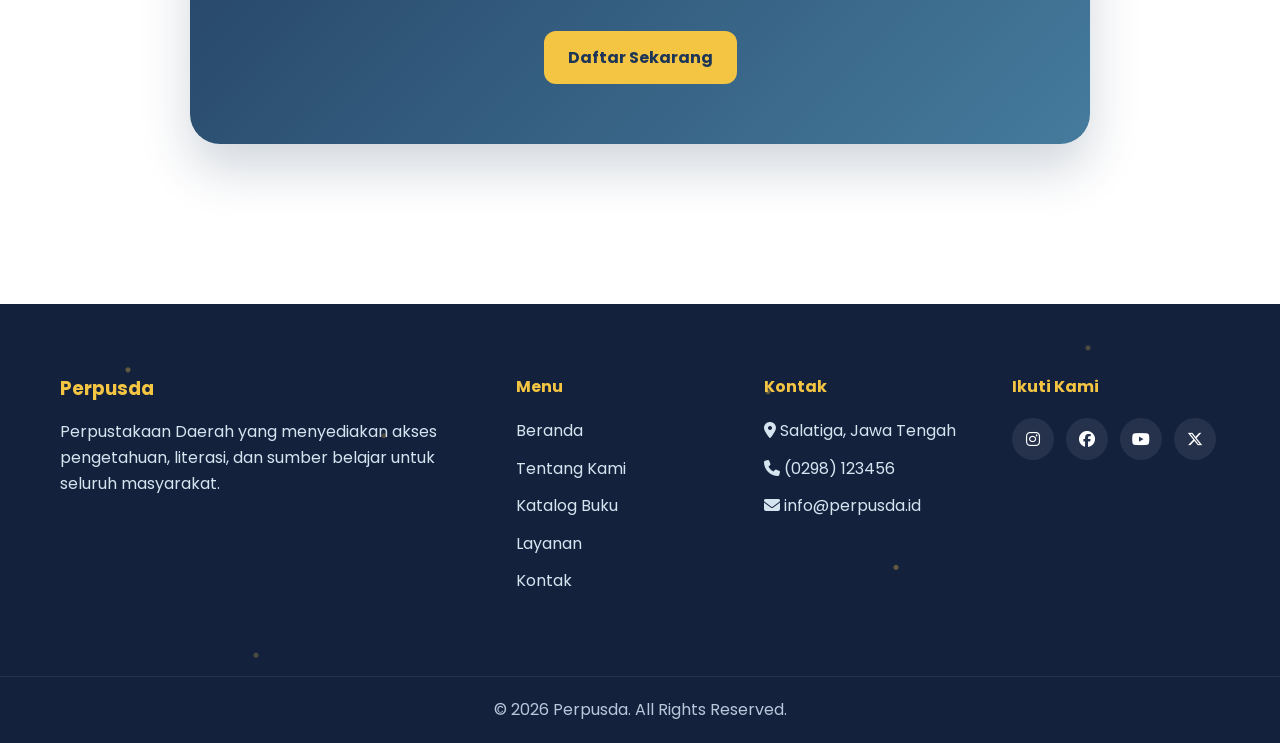
==== commit 465444df: "memperbaiki foto di menu home" ====
--- a/home.html
+++ b/home.html
@@ -204,7 +204,7 @@
 
         <article class="home-popular-book">
           <img
-            src="images/katalog/negeri 5 menara.jpg"
+            src="images/katalog/negeri-5-menara.jpg"
             alt="Negeri 5 Menara"
             class="home-popular-cover"
           />
@@ -216,7 +216,7 @@
 
         <article class="home-popular-book">
           <img
-            src="images/katalog/bumi manusia.jpg"
+            src="images/katalog/bumi-manusia.jpg"
             alt="Bumi Manusia"
             class="home-popular-cover"
           />
@@ -228,7 +228,7 @@
 
         <article class="home-popular-book">
           <img
-            src="images/katalog/atomic habits.jpg"
+            src="images/katalog/atomic-habits.jpg"
             alt="Atomic Habits"
             class="home-popular-cover"
           />
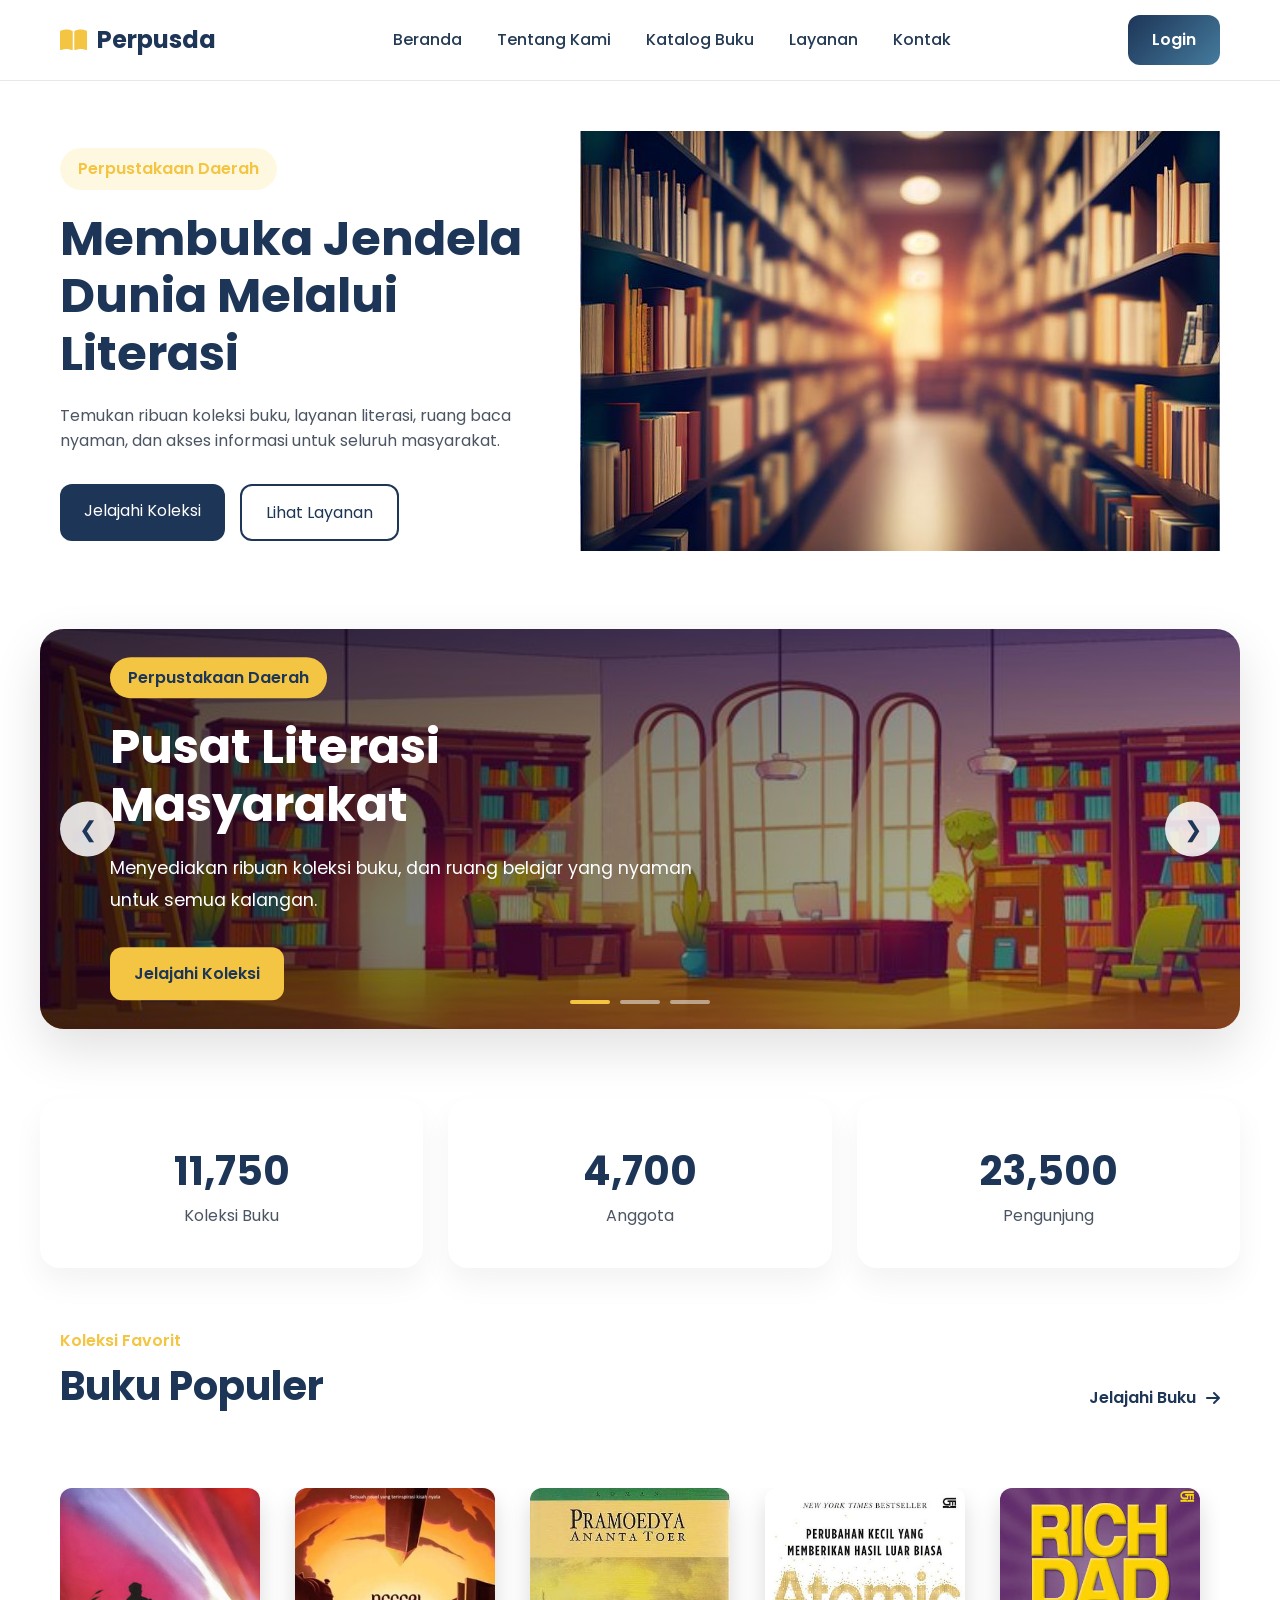
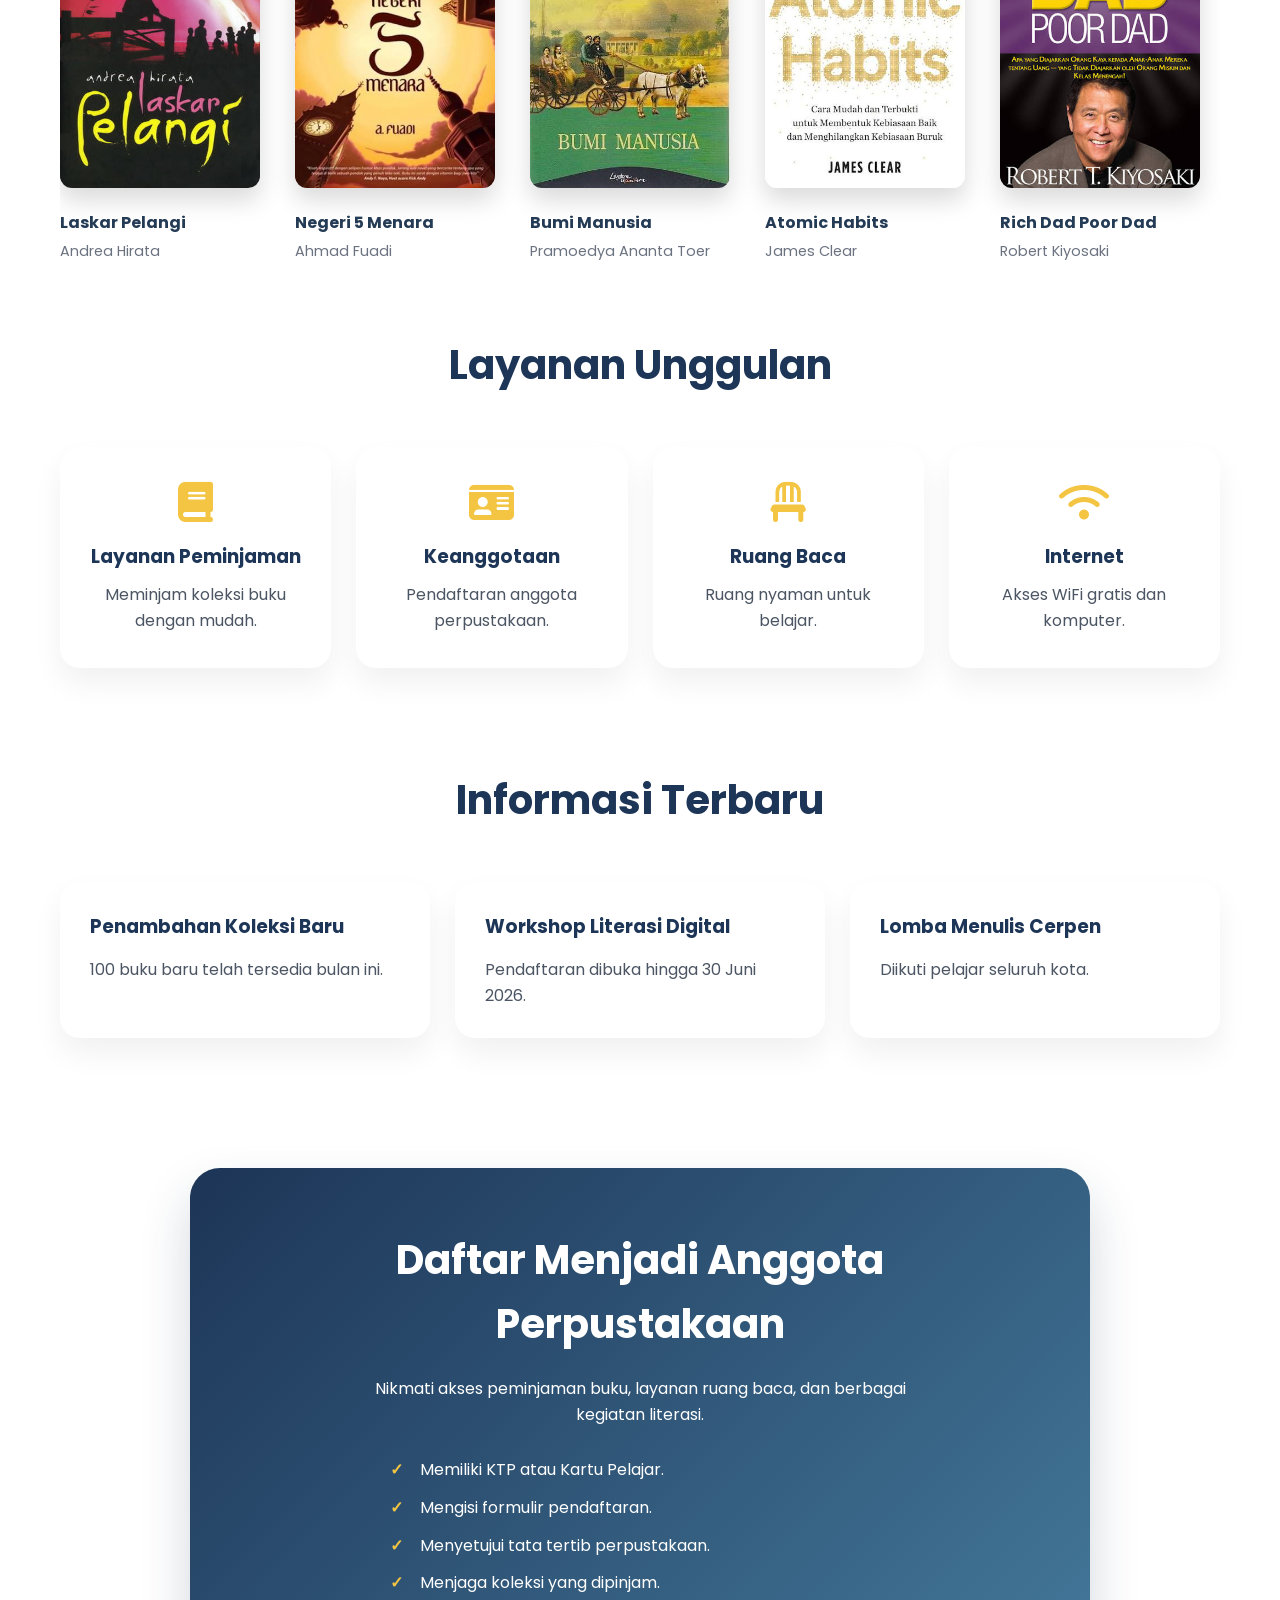
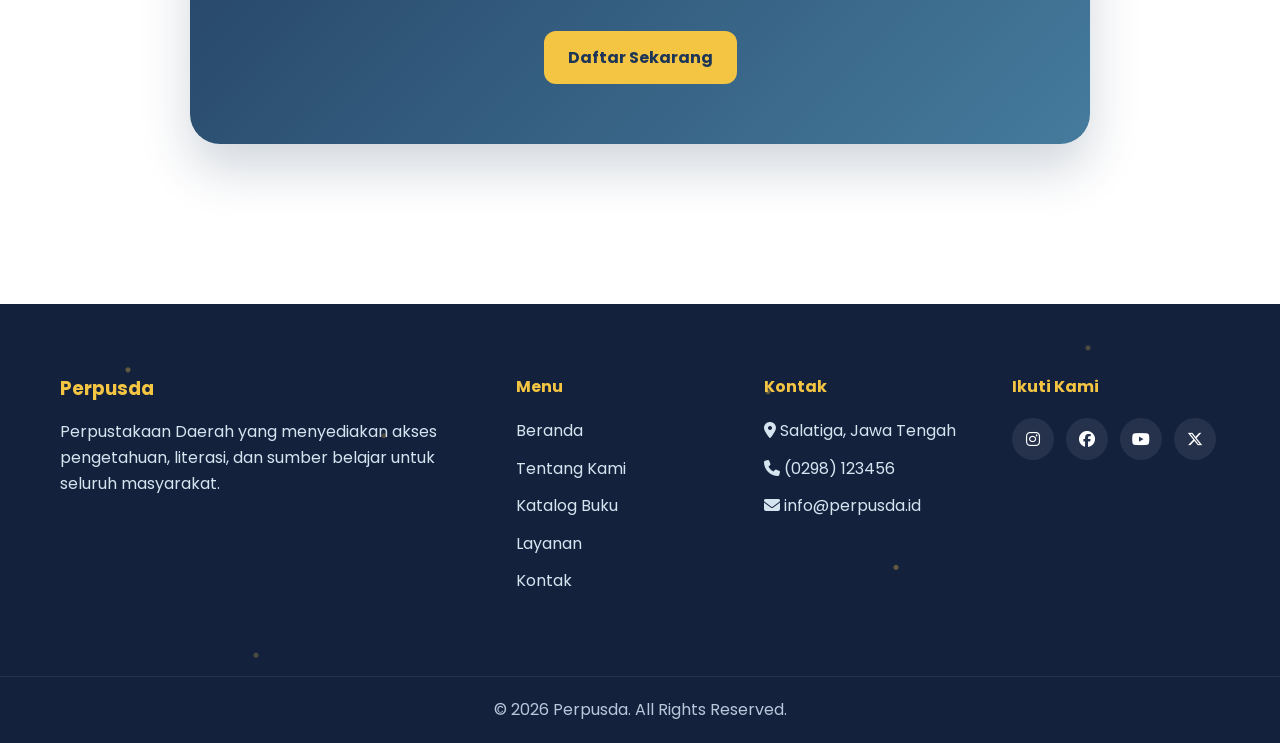
==== commit 884c9994: "merapikan struktur folder css dan js" ====
--- a/home.html
+++ b/home.html
@@ -4,10 +4,13 @@
     <meta charset="UTF-8" />
     <meta name="viewport" content="width=device-width, initial-scale=1.0" />
     <title>Perpusda</title>
-    <link rel="stylesheet" href="style-home.css" />
+    <link rel="stylesheet" href="css/style-home.css" />
 
     <!-- Icon -->
-    <link rel="stylesheet" href="https://cdnjs.cloudflare.com/ajax/libs/font-awesome/6.5.1/css/all.min.css"/>
+    <link
+      rel="stylesheet"
+      href="https://cdnjs.cloudflare.com/ajax/libs/font-awesome/6.5.1/css/all.min.css"
+    />
   </head>
   <body>
     <!-- Navbar -->
@@ -35,7 +38,7 @@
     </header>
 
     <!-- Konten -->
-    
+
     <!-- hero section -->
     <section class="home-hero-section">
       <div class="home-hero-container">
@@ -80,12 +83,11 @@
           <div class="home-carousel-content">
             <span class="home-carousel-badge">Perpustakaan Daerah</span>
 
-            <h2 class="home-carousel-title">
-              Pusat Literasi Masyarakat
-            </h2>
+            <h2 class="home-carousel-title">Pusat Literasi Masyarakat</h2>
 
             <p class="home-carousel-description">
-              Menyediakan ribuan koleksi buku, dan ruang belajar yang nyaman untuk semua kalangan.
+              Menyediakan ribuan koleksi buku, dan ruang belajar yang nyaman
+              untuk semua kalangan.
             </p>
 
             <a href="katalog.html" class="home-carousel-button">
@@ -113,7 +115,9 @@
               Dilengkapi WiFi gratis, area diskusi, dan komputer publik.
             </p>
 
-            <a href="layanan.html" class="home-carousel-button">Lihat Layanan</a>
+            <a href="layanan.html" class="home-carousel-button"
+              >Lihat Layanan</a
+            >
           </div>
         </div>
 
@@ -373,6 +377,6 @@
       <div class="footer-bottom">© 2026 Perpusda. All Rights Reserved.</div>
     </footer>
 
-    <script src="script-home.js"></script>
+    <script src="js/script-home.js"></script>
   </body>
 </html>
--- a/css/style-home.css
+++ b/css/style-home.css
@@ -0,0 +1,865 @@
+/* =========================
+   GOOGLE FONT
+========================= */
+@import url('https://fonts.googleapis.com/css2?family=Poppins:wght@300;400;500;600;700&display=swap');
+
+/* =========================
+   ROOT COLOR
+========================= */
+:root{
+    --background: #FFFFFF;
+
+    /* Starry Night Palette */
+    --primary: #1D3557;
+    --secondary: #457B9D;
+    --accent: #F4C542;
+    --accent-dark: #D9A404;
+
+    --heading: #243B55;
+    --text: #4B5563;
+    --border: #E5E7EB;
+
+    --card-bg: #FFFDF7;
+    --footer-bg: #14213D;
+
+    --shadow:
+        0 10px 25px rgba(29,53,87,.08);
+}
+
+*{
+    margin:0;
+    padding:0;
+    box-sizing:border-box;
+}
+
+html{
+    scroll-behavior:smooth;
+}
+
+body{
+    font-family:'Poppins', sans-serif;
+    background:var(--background);
+    color:var(--text);
+    line-height:1.6;
+}
+
+a{
+    text-decoration:none;
+}
+
+ul{
+    list-style:none;
+}
+
+/* =========================
+   NAVBAR
+========================= */
+
+header{
+    position:sticky;
+    top:0;
+    z-index:1000;
+    background:rgba(255,255,255,.96);
+    backdrop-filter:blur(12px);
+    border-bottom:1px solid var(--border);
+}
+
+.navbar{
+    max-width:1200px;
+    margin:auto;
+    height:80px;
+    padding:0 20px;
+
+    display:flex;
+    align-items:center;
+    justify-content:space-between;
+}
+
+/* Logo */
+
+.logo{
+    display:flex;
+    align-items:center;
+    gap:10px;
+
+    font-size:1.5rem;
+    font-weight:700;
+    color:var(--primary);
+}
+
+.logo i{
+    color:var(--accent);
+}
+
+/* Menu */
+
+.nav-links{
+    display:flex;
+    gap:35px;
+}
+
+.nav-links a{
+    position:relative;
+    color:var(--heading);
+    font-weight:500;
+    transition:.3s;
+}
+
+.nav-links a::after{
+    content:'';
+    position:absolute;
+    left:0;
+    bottom:-8px;
+
+    width:0;
+    height:3px;
+
+    background:var(--accent);
+    border-radius:99px;
+
+    transition:.3s;
+}
+
+.nav-links a:hover{
+    color:var(--primary);
+}
+
+.nav-links a:hover::after{
+    width:100%;
+}
+
+/* Login Button */
+
+.login-btn{
+    background:linear-gradient(
+        135deg,
+        var(--primary),
+        var(--secondary)
+    );
+
+    color:white;
+    padding:12px 24px;
+    border-radius:12px;
+
+    font-weight:600;
+    transition:.3s;
+}
+
+.login-btn:hover{
+    transform:translateY(-2px);
+    box-shadow:
+        0 12px 24px rgba(29,53,87,.2);
+}
+
+/* Mobile Button */
+
+.menu-toggle{
+    display:none;
+    background:none;
+    border:none;
+    font-size:1.5rem;
+    cursor:pointer;
+    color:var(--primary);
+}
+
+/* =========================
+   DEMO CONTENT
+========================= */
+
+main{
+    min-height:70vh;
+}
+
+/* =========================
+   FOOTER
+========================= */
+
+footer{
+    position:relative;
+    overflow:hidden;
+
+    background:var(--footer-bg);
+    color:white;
+
+    margin-top:80px;
+}
+
+/* Star effect */
+
+footer::before{
+    content:"";
+
+    position:absolute;
+    inset:0;
+
+    background:
+    radial-gradient(circle at 10% 15%, rgba(244,197,66,.35) 2px, transparent 3px),
+    radial-gradient(circle at 30% 30%, rgba(244,197,66,.25) 2px, transparent 3px),
+    radial-gradient(circle at 60% 20%, rgba(244,197,66,.35) 2px, transparent 3px),
+    radial-gradient(circle at 85% 10%, rgba(244,197,66,.25) 2px, transparent 3px),
+    radial-gradient(circle at 70% 60%, rgba(244,197,66,.35) 2px, transparent 3px),
+    radial-gradient(circle at 20% 80%, rgba(244,197,66,.25) 2px, transparent 3px);
+
+    pointer-events:none;
+}
+
+/* Footer Container */
+
+.footer-container{
+    position:relative;
+    z-index:2;
+
+    max-width:1200px;
+    margin:auto;
+    padding:70px 20px;
+
+    display:grid;
+    grid-template-columns:
+        2fr
+        1fr
+        1fr
+        1fr;
+
+    gap:40px;
+}
+
+/* Brand */
+
+.footer-brand h3{
+    color:var(--accent);
+    margin-bottom:15px;
+}
+
+.footer-brand p{
+    color:#D6E4F0;
+}
+
+/* Titles */
+
+.footer-links h4,
+.footer-contact h4,
+.footer-social h4{
+    color:var(--accent);
+    margin-bottom:18px;
+}
+
+/* Links */
+
+.footer-links{
+    display:flex;
+    flex-direction:column;
+}
+
+.footer-links a{
+    color:#D6E4F0;
+    margin-bottom:12px;
+    transition:.3s;
+}
+
+.footer-links a:hover{
+    color:var(--accent);
+    padding-left:5px;
+}
+
+/* Contact */
+
+.footer-contact p{
+    color:#D6E4F0;
+    margin-bottom:12px;
+}
+
+/* Social */
+
+.social-icons{
+    display:flex;
+    gap:12px;
+}
+
+.social-icons a{
+    width:42px;
+    height:42px;
+
+    border-radius:50%;
+
+    display:flex;
+    align-items:center;
+    justify-content:center;
+
+    background:rgba(255,255,255,.08);
+    color:white;
+
+    transition:.3s;
+}
+
+.social-icons a:hover{
+    background:var(--accent);
+    color:var(--primary);
+    transform:translateY(-4px);
+}
+
+/* Bottom */
+
+.footer-bottom{
+    position:relative;
+    z-index:2;
+
+    text-align:center;
+
+    padding:20px;
+
+    color:#B8C7D9;
+
+    border-top:
+        1px solid rgba(255,255,255,.08);
+}
+
+
+/* CSS untuk home */
+/* Kode di bawah ini */
+.home-hero-section{
+    padding:50px 0;
+}
+
+.home-hero-container{
+    max-width:1200px;
+    margin:auto;
+    padding:0 20px;
+
+    display:grid;
+    grid-template-columns:1fr 1fr;
+    gap:50px;
+    align-items:center;
+}
+
+.home-hero-tag{
+    display:inline-block;
+
+    padding:8px 18px;
+
+    border-radius:50px;
+
+    background:#FFF8E1;
+
+    color:var(--accent);
+
+    font-weight:600;
+}
+
+.home-hero-title{
+    font-size:3rem;
+    line-height:1.2;
+    color:var(--primary);
+
+    margin:20px 0;
+}
+
+.home-hero-description{
+    max-width:550px;
+    margin-bottom:30px;
+}
+
+.home-hero-buttons{
+    display:flex;
+    gap:15px;
+}
+
+.home-primary-btn{
+    background:var(--primary);
+    color:white;
+
+    padding:14px 24px;
+    border-radius:12px;
+}
+
+.home-secondary-btn{
+    border:2px solid var(--primary);
+    color:var(--primary);
+
+    padding:14px 24px;
+    border-radius:12px;
+}
+
+/* ==================================
+   HOME CAROUSEL
+================================== */
+
+.home-carousel-section{
+    padding:20px 0;
+}
+
+.home-carousel-container{
+    max-width:1200px;
+    height:400px;
+
+    margin:auto;
+
+    position:relative;
+
+    overflow:hidden;
+
+    border-radius:24px;
+
+    box-shadow:
+    0 20px 50px rgba(0,0,0,.12);
+}
+
+.home-carousel-slide{
+    position:absolute;
+
+    inset:0;
+
+    opacity:0;
+
+    transition:opacity .6s ease;
+
+    pointer-events:none;
+}
+
+.home-carousel-slide.active{
+    opacity:1;
+    pointer-events:auto;
+}
+
+.home-carousel-image{
+    width:100%;
+    height:100%;
+    object-fit:cover;
+}
+
+.home-carousel-overlay{
+    position:absolute;
+    inset:0;
+
+    background:
+    linear-gradient(
+        to right,
+        rgba(0,0,0,.65),
+        rgba(0,0,0,.25)
+    );
+}
+
+.home-carousel-content{
+    position:absolute;
+
+    left:70px;
+    top:50%;
+
+    transform:translateY(-50%);
+
+    max-width:600px;
+
+    color:white;
+
+    z-index:5;
+}
+
+.home-carousel-badge{
+    display:inline-block;
+
+    padding:8px 18px;
+
+    border-radius:50px;
+
+    background:var(--accent);
+
+    color:var(--primary);
+
+    font-weight:600;
+
+    margin-bottom:20px;
+}
+
+.home-carousel-title{
+    font-size:3rem;
+    line-height:1.2;
+
+    margin-bottom:20px;
+}
+
+.home-carousel-description{
+    font-size:1.1rem;
+    line-height:1.8;
+
+    margin-bottom:30px;
+}
+
+.home-carousel-button{
+    display:inline-block;
+
+    background:var(--accent);
+
+    color:var(--primary);
+
+    padding:14px 24px;
+
+    border-radius:12px;
+
+    font-weight:600;
+}
+
+/* Arrow */
+
+.home-carousel-arrow{
+    position:absolute;
+
+    top:50%;
+
+    transform:translateY(-50%);
+
+    width:55px;
+    height:55px;
+
+    border:none;
+
+    border-radius:50%;
+
+    cursor:pointer;
+
+    z-index:10;
+
+    background:
+    rgba(255,255,255,.85);
+
+    color:var(--primary);
+
+    font-size:1.4rem;
+
+    transition:.3s;
+}
+
+.home-carousel-arrow:hover{
+    background:var(--accent);
+}
+
+.home-carousel-prev{
+    left:20px;
+}
+
+.home-carousel-next{
+    right:20px;
+}
+
+/* Dots */
+
+.home-carousel-dots{
+    position:absolute;
+
+    bottom:25px;
+    left:50%;
+
+    transform:translateX(-50%);
+
+    display:flex;
+    gap:10px;
+
+    z-index:10;
+}
+
+.home-carousel-dot{
+    width:40px;
+    height:4px;
+
+    border-radius:999px;
+
+    background:
+    rgba(255,255,255,.5);
+
+    cursor:pointer;
+
+    transition:.3s;
+}
+
+.home-carousel-dot.active{
+    background:var(--accent);
+}
+
+.home-stats-section{
+    padding:50px 0;
+}
+
+.home-stats-container{
+    max-width:1200px;
+    margin:auto;
+
+    display:grid;
+    grid-template-columns:
+        repeat(3,1fr);
+
+    gap:25px;
+}
+
+.home-stat-item{
+    padding:40px;
+    text-align:center;
+
+    border-radius:20px;
+
+    background:white;
+
+    box-shadow:
+    0 15px 30px rgba(0,0,0,.05);
+}
+
+.home-stat-item h3{
+    font-size:2.5rem;
+    color:var(--primary);
+}
+
+.home-popular-section{
+    max-width:1200px;
+    margin:10px auto;
+    padding:0 20px;
+}
+
+.home-section-heading{
+    display:flex;
+    justify-content:space-between;
+    align-items:center;
+
+    margin-bottom:20px;
+}
+
+.home-section-subtitle{
+    color:var(--accent);
+    font-weight:600;
+}
+
+.home-section-title{
+    color:var(--primary);
+    font-size:2.2rem;
+}
+
+.home-popular-link{
+    display:flex;
+    align-items:center;
+    gap:10px;
+
+    color:var(--primary);
+    font-weight:600;
+}
+
+.home-popular-bookshelf{
+    display:flex;
+    gap:35px;
+
+    overflow-x:auto;
+
+    padding-bottom:10px;
+}
+
+.home-popular-bookshelf::-webkit-scrollbar{
+    height:6px;
+}
+
+.home-popular-bookshelf::-webkit-scrollbar-thumb{
+    background:var(--accent);
+    border-radius:999px;
+}
+
+.home-popular-book{
+    min-width:180px;
+    transition:.3s;
+}
+
+.home-popular-book:hover{
+    transform:translateY(-10px);
+}
+
+.home-popular-cover{
+    width:200px;
+    aspect-ratio:3/4.5;
+
+    object-fit:cover;
+
+    border-radius:12px;
+
+    box-shadow:
+        0 12px 25px rgba(0,0,0,.15);
+
+    margin-bottom:15px;
+}
+
+.home-popular-title{
+    color:var(--heading);
+    font-size:1rem;
+    margin-bottom:4px;
+}
+
+.home-popular-author{
+    color:#6B7280;
+    font-size:.9rem;
+}
+
+.home-services-section{
+    padding:50px 0;
+}
+
+.home-services-container{
+    max-width:1200px;
+    margin:auto;
+    padding:0 20px;
+}
+
+.home-section-title{
+    text-align:center;
+    color:var(--primary);
+    font-size:2.5rem;
+    margin-bottom:50px;
+}
+
+.home-services-grid{
+    display:grid;
+    grid-template-columns:
+        repeat(auto-fit,minmax(250px,1fr));
+    gap:25px;
+}
+
+.home-service-item{
+    background:white;
+    padding:35px 25px;
+
+    text-align:center;
+
+    border-radius:20px;
+
+    box-shadow:
+        0 15px 30px rgba(0,0,0,.06);
+
+    transition:.3s;
+}
+
+.home-service-item:hover{
+    transform:translateY(-10px);
+}
+
+.home-service-item i{
+    font-size:2.5rem;
+    color:var(--accent);
+    margin-bottom:20px;
+}
+
+.home-service-item h3{
+    color:var(--primary);
+    margin-bottom:10px;
+}
+
+/* HOME NEWS */
+
+.home-news-section{
+    padding:50px 0;
+}
+
+.home-news-grid{
+    max-width:1200px;
+    margin:auto;
+
+    padding:0 20px;
+
+    display:grid;
+    grid-template-columns:
+        repeat(auto-fit,minmax(300px,1fr));
+
+    gap:25px;
+}
+
+.home-news-item{
+    background:white;
+
+    padding:30px;
+
+    border-radius:20px;
+
+    box-shadow:
+        0 15px 30px rgba(0,0,0,.06);
+
+    transition:.3s;
+}
+
+.home-news-item:hover{
+    transform:translateY(-8px);
+}
+
+.home-news-item h3{
+    color:var(--primary);
+    margin-bottom:15px;
+}
+
+/* HOME MEMBERSHIP CTA */
+
+.home-membership-section{
+    padding:80px 20px;
+}
+
+.home-membership-container{
+
+    max-width:900px;
+    margin:auto;
+
+    background:
+        linear-gradient(
+            135deg,
+            var(--primary),
+            var(--secondary)
+        );
+
+    color:white;
+
+    padding:60px;
+
+    border-radius:30px;
+
+    text-align:center;
+
+    box-shadow:
+        0 25px 50px rgba(29,53,87,.2);
+}
+
+.home-membership-container h2{
+    font-size:2.5rem;
+    margin-bottom:20px;
+}
+
+.home-membership-container p{
+    max-width:600px;
+    margin:auto auto 30px;
+}
+
+.home-membership-terms{
+    text-align:left;
+
+    max-width:500px;
+
+    margin:0 auto 35px;
+
+    display:flex;
+    flex-direction:column;
+    gap:12px;
+}
+
+.home-membership-terms li{
+    list-style:none;
+
+    position:relative;
+
+    padding-left:30px;
+}
+
+.home-membership-terms li::before{
+    content:"✓";
+
+    position:absolute;
+    left:0;
+
+    color:var(--accent);
+
+    font-weight:bold;
+}
+
+.home-membership-container .home-primary-btn{
+    background:var(--accent);
+    color:var(--primary);
+
+    font-weight:700;
+
+    display:inline-block;
+}
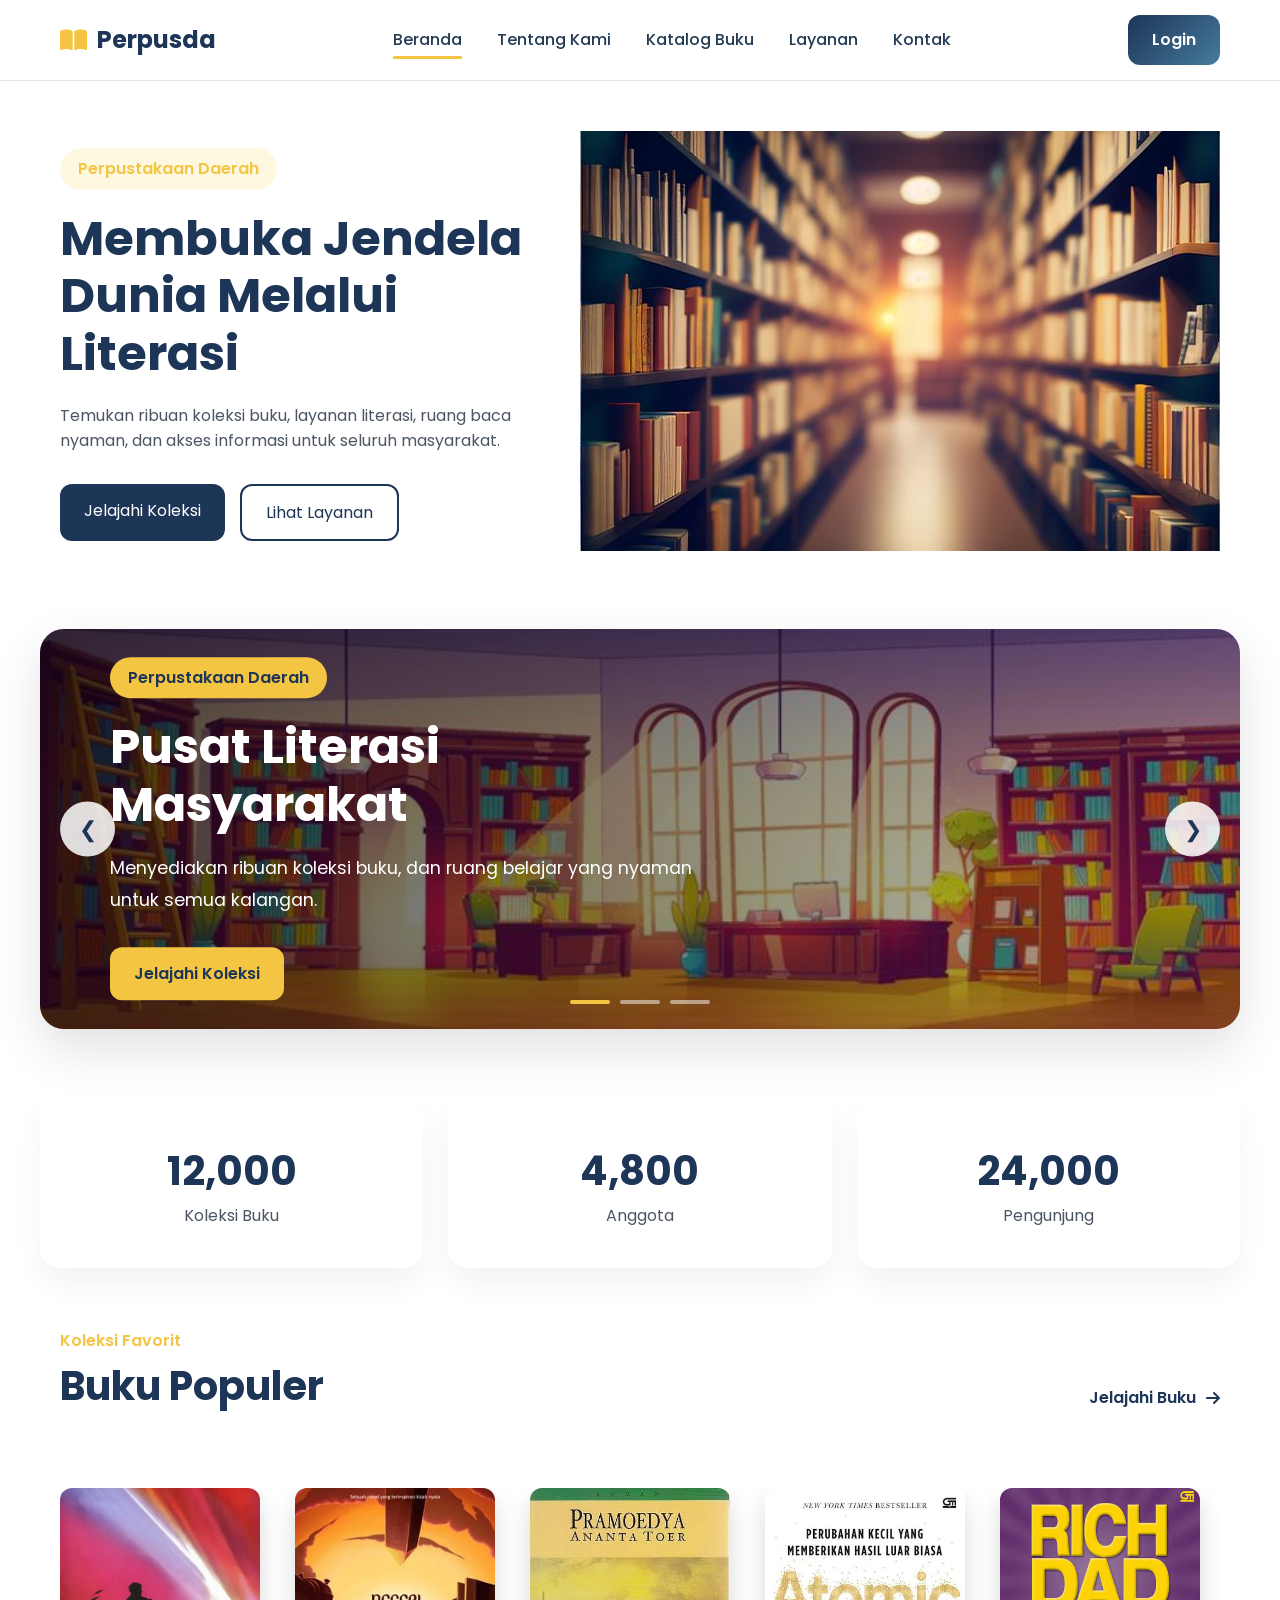
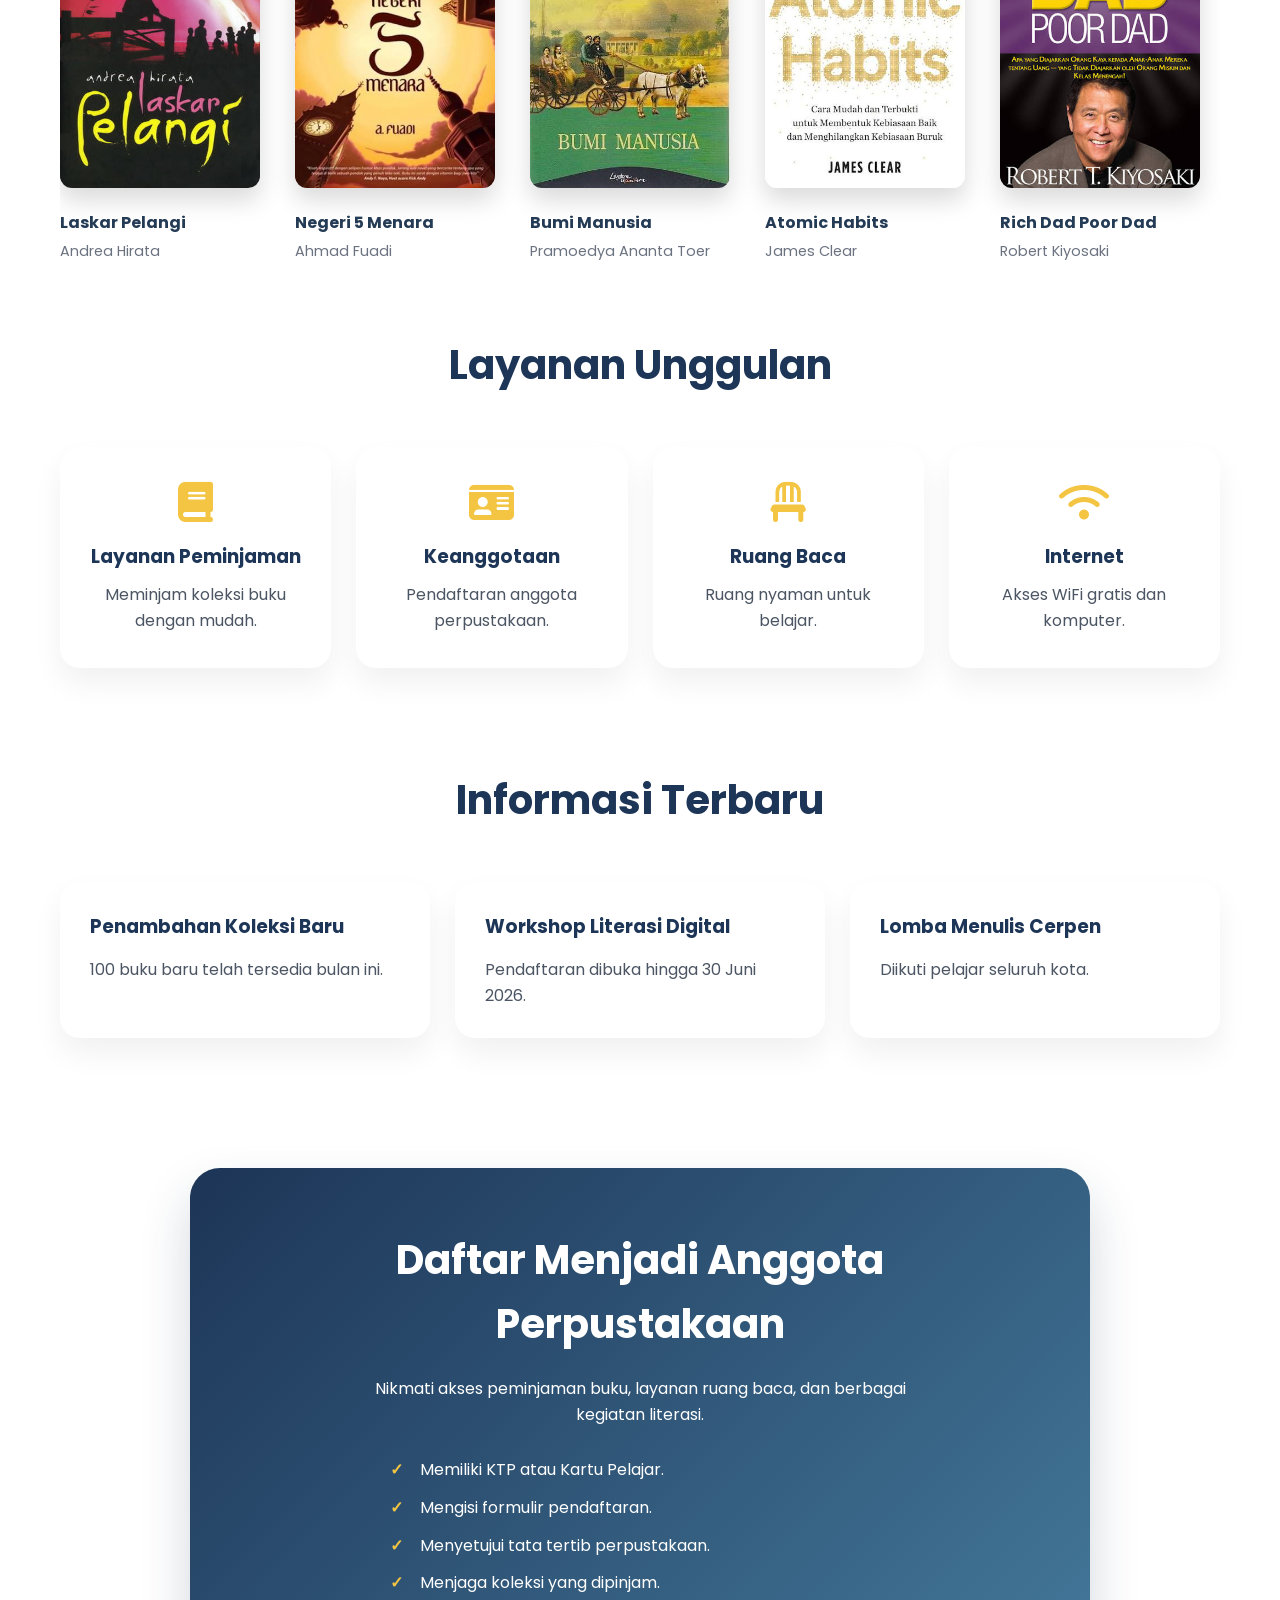
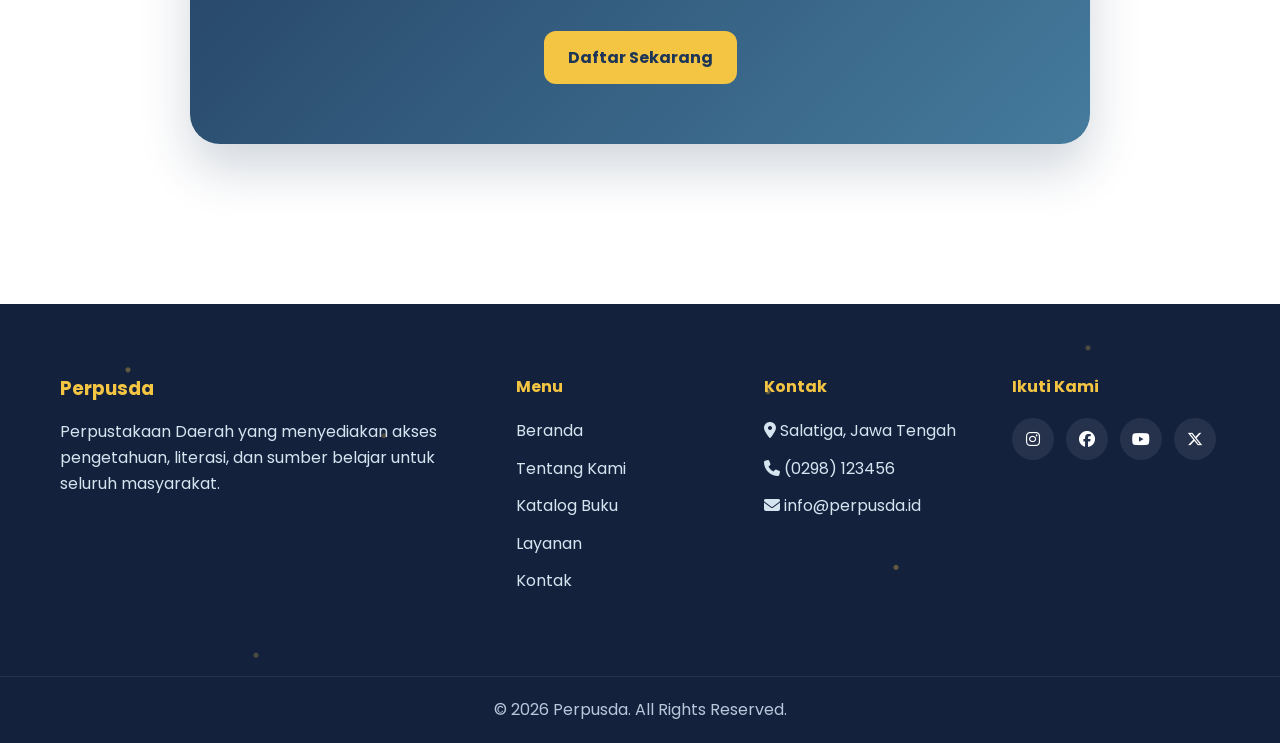
==== commit e6b6934d: "memperbaiki warna navbar aktif" ====
--- a/home.html
+++ b/home.html
@@ -22,7 +22,7 @@
         </a>
 
         <ul class="nav-links">
-          <li><a href="home.html">Beranda</a></li>
+          <li><a href="home.html" class="active">Beranda</a></li>
           <li><a href="tentang.html">Tentang Kami</a></li>
           <li><a href="katalog.html">Katalog Buku</a></li>
           <li><a href="layanan.html">Layanan</a></li>
--- a/css/style-home.css
+++ b/css/style-home.css
@@ -128,6 +128,11 @@
     width:100%;
 }
 
+.nav-links a:hover::after,
+.nav-links a.active::after {
+    width: 100%;
+}
+
 /* Login Button */
 
 .login-btn{
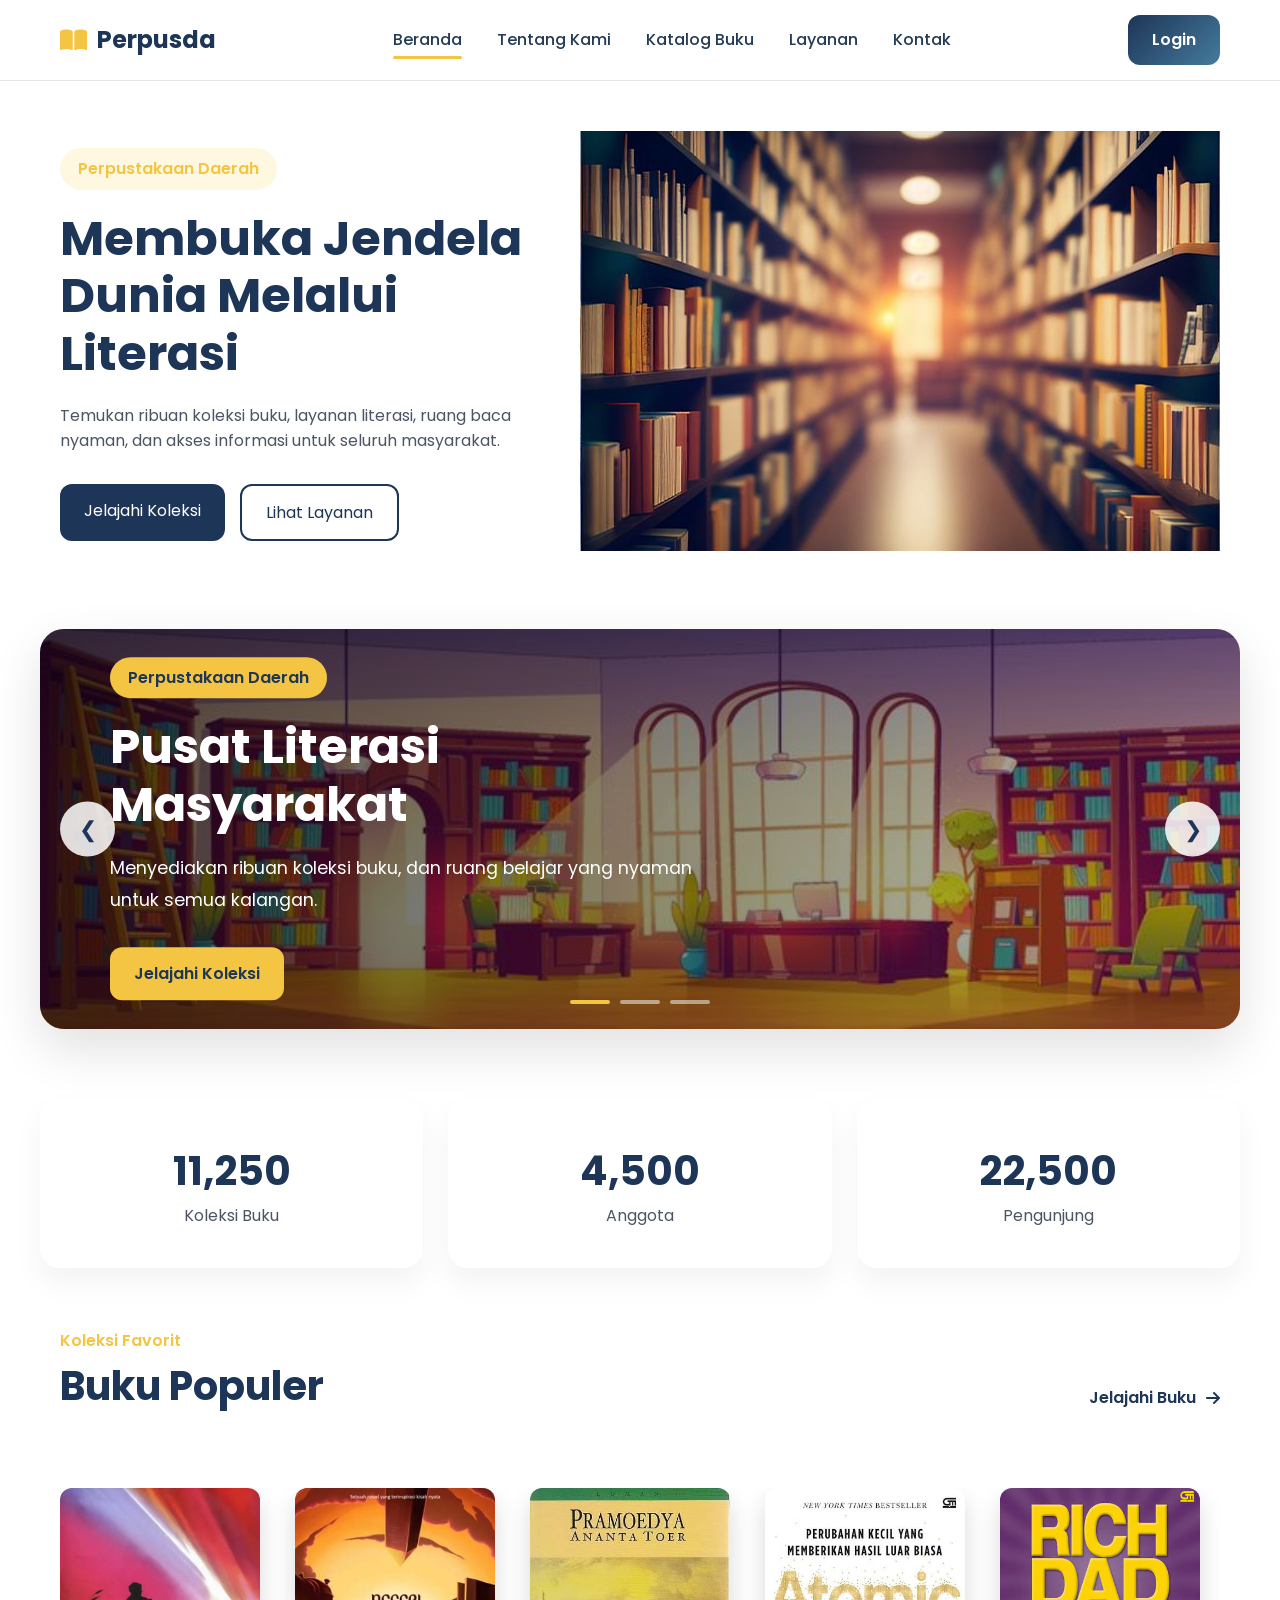
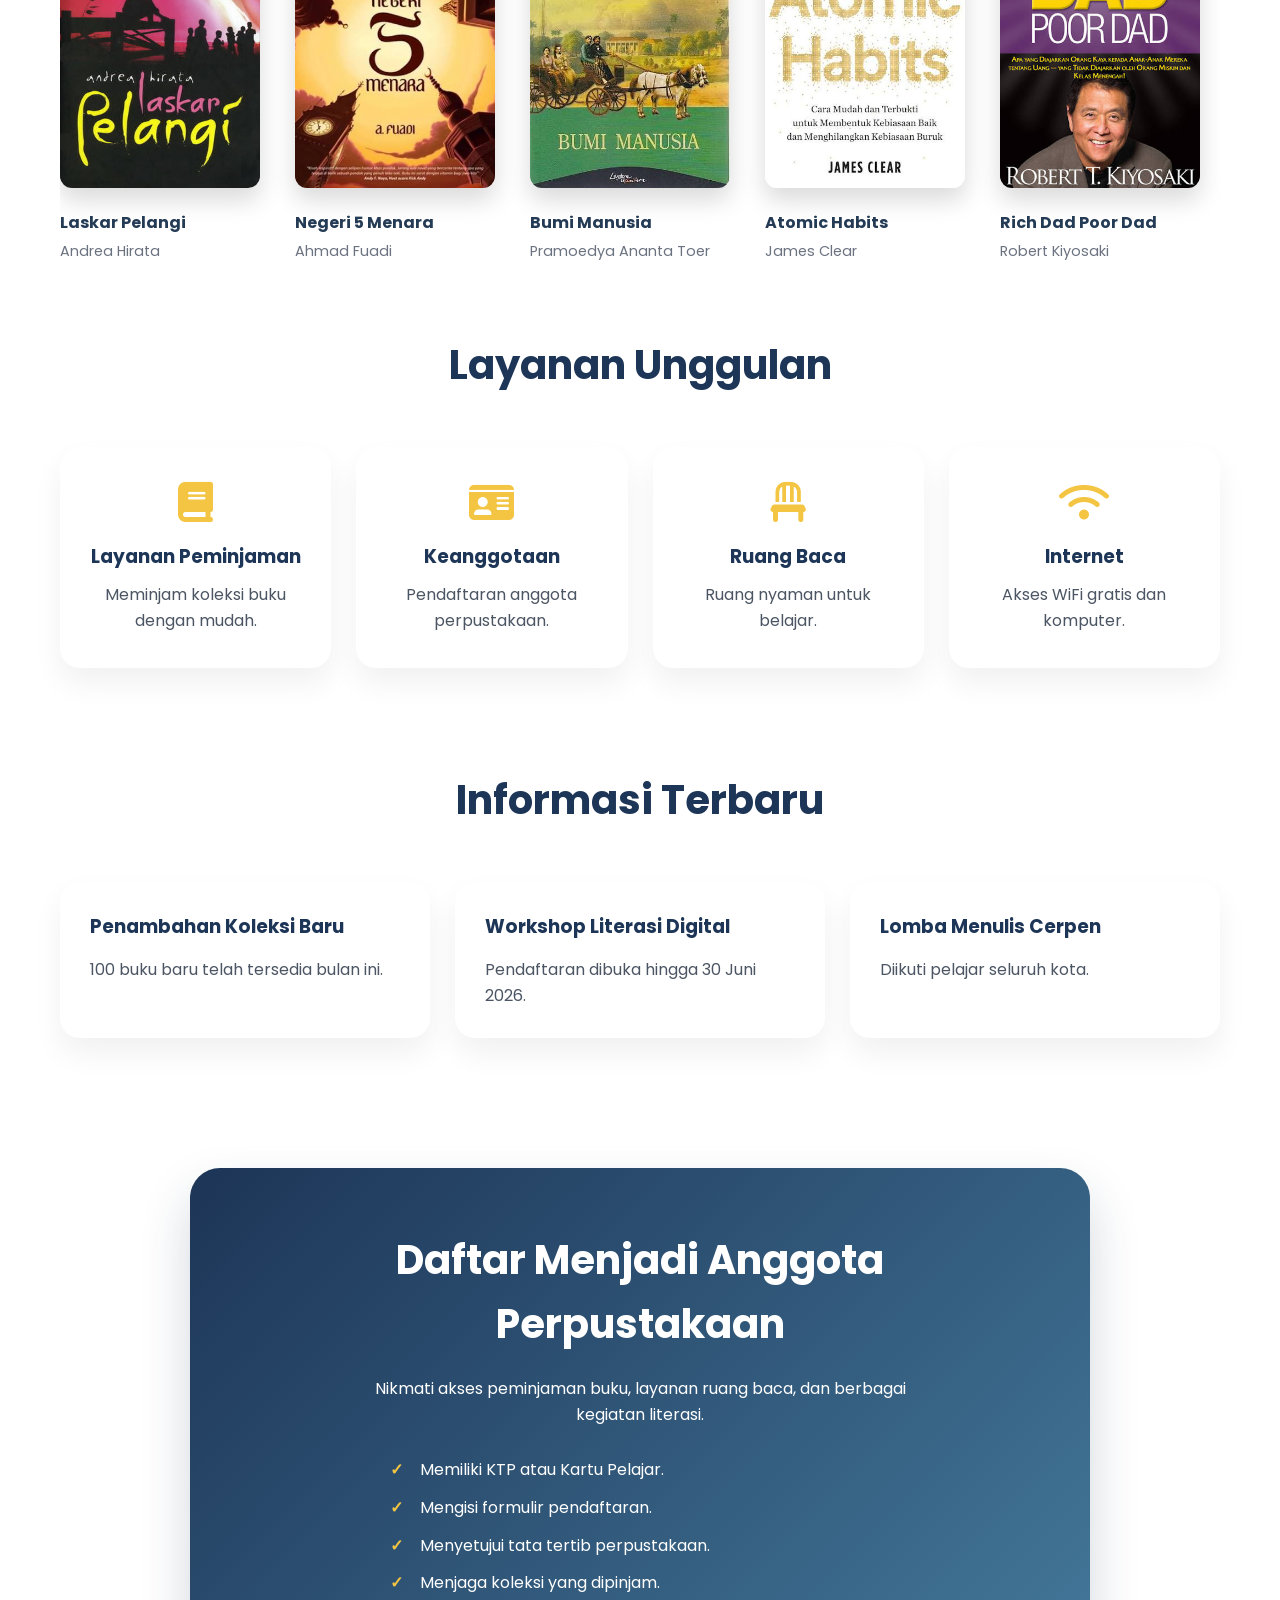
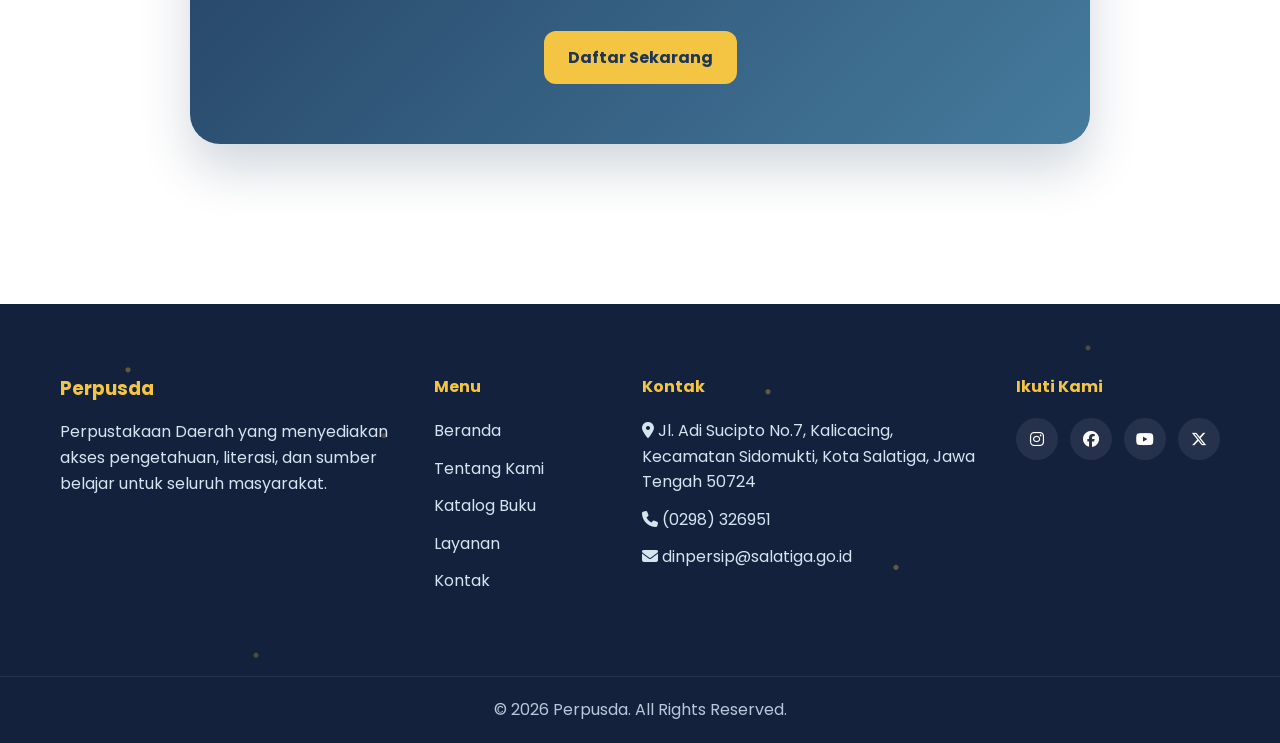
==== commit ec952753: "merapikan footer" ====
--- a/home.html
+++ b/home.html
@@ -357,9 +357,9 @@
 
         <div class="footer-contact">
           <h4>Kontak</h4>
-          <p><i class="fa-solid fa-location-dot"></i> Salatiga, Jawa Tengah</p>
-          <p><i class="fa-solid fa-phone"></i> (0298) 123456</p>
-          <p><i class="fa-solid fa-envelope"></i> info@perpusda.id</p>
+          <p><i class="fa-solid fa-location-dot"></i> Jl. Adi Sucipto No.7, Kalicacing, Kecamatan Sidomukti, Kota Salatiga, Jawa Tengah 50724</p>
+          <p><i class="fa-solid fa-phone"></i> (0298) 326951</p>
+          <p><i class="fa-solid fa-envelope"></i> dinpersip@salatiga.go.id</p>
         </div>
 
         <div class="footer-social">
--- a/css/style-home.css
+++ b/css/style-home.css
@@ -222,7 +222,7 @@
     grid-template-columns:
         2fr
         1fr
-        1fr
+        2fr
         1fr;
 
     gap:40px;
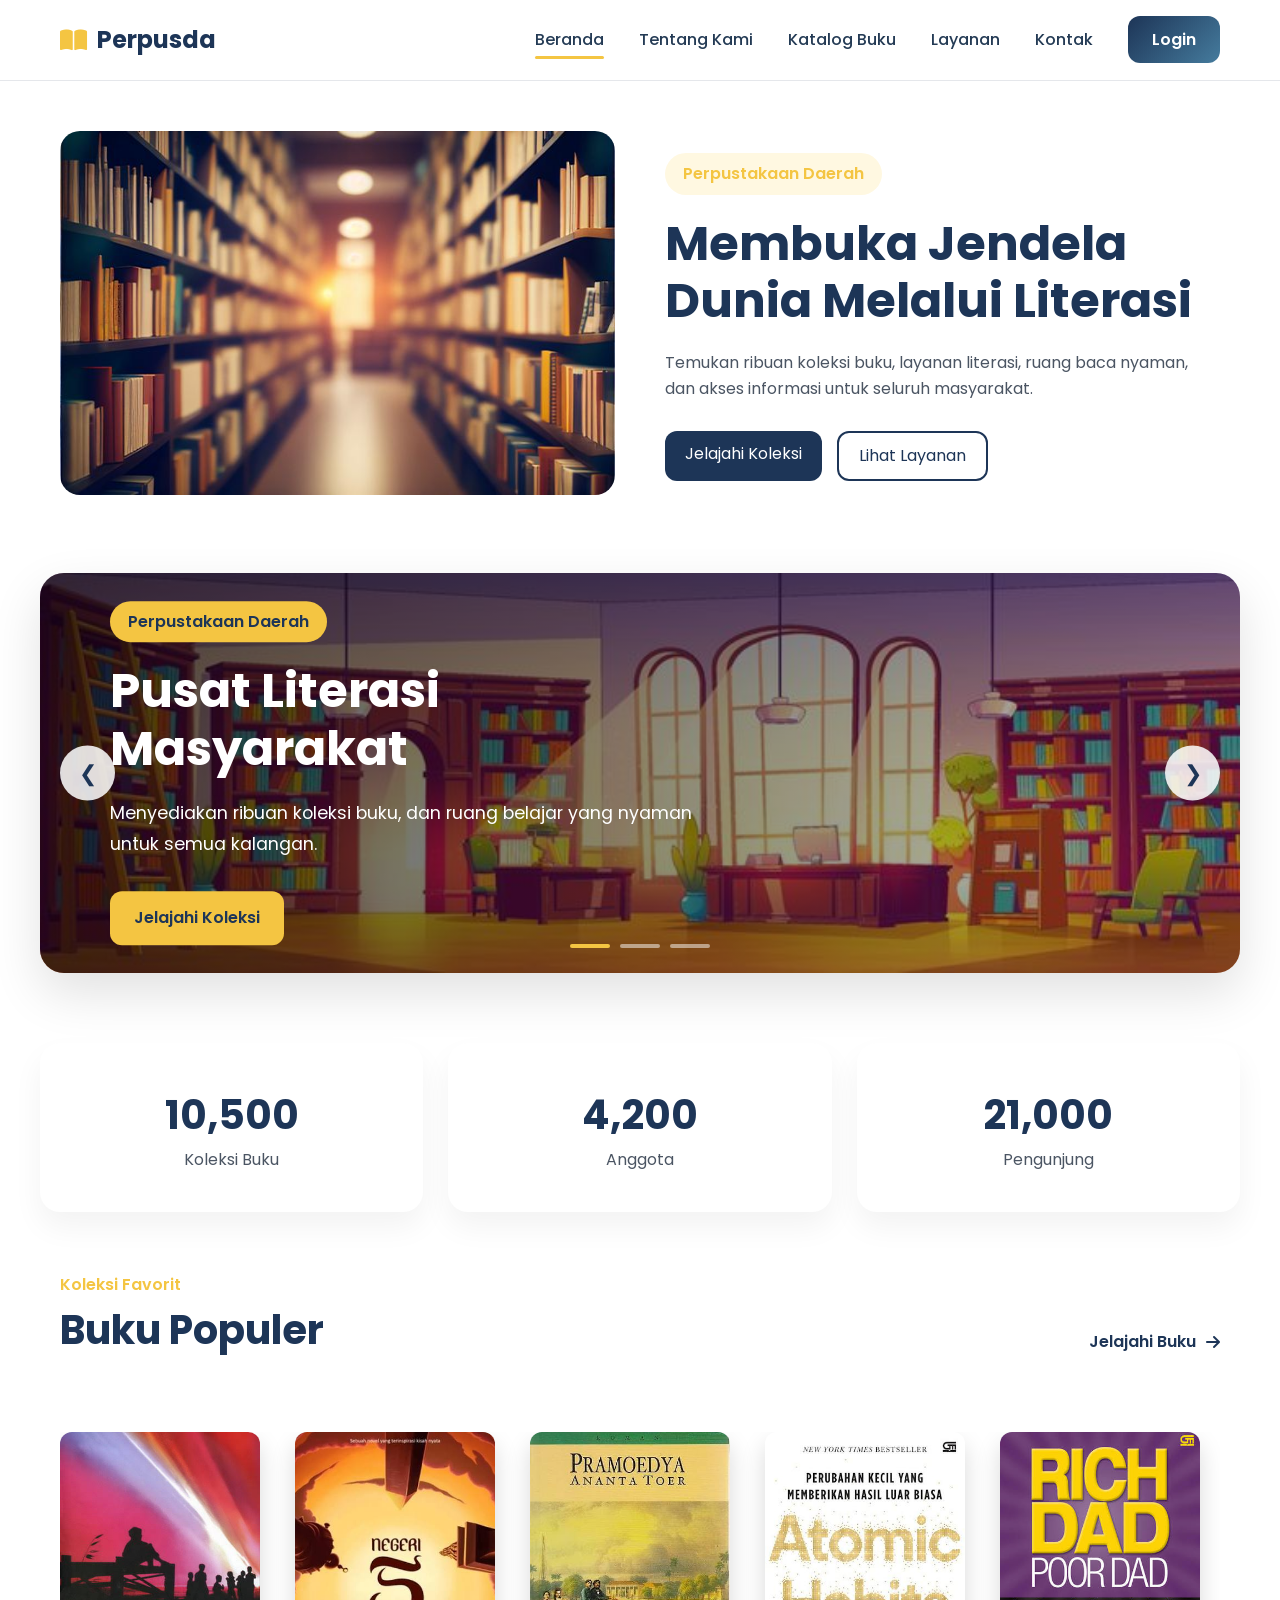
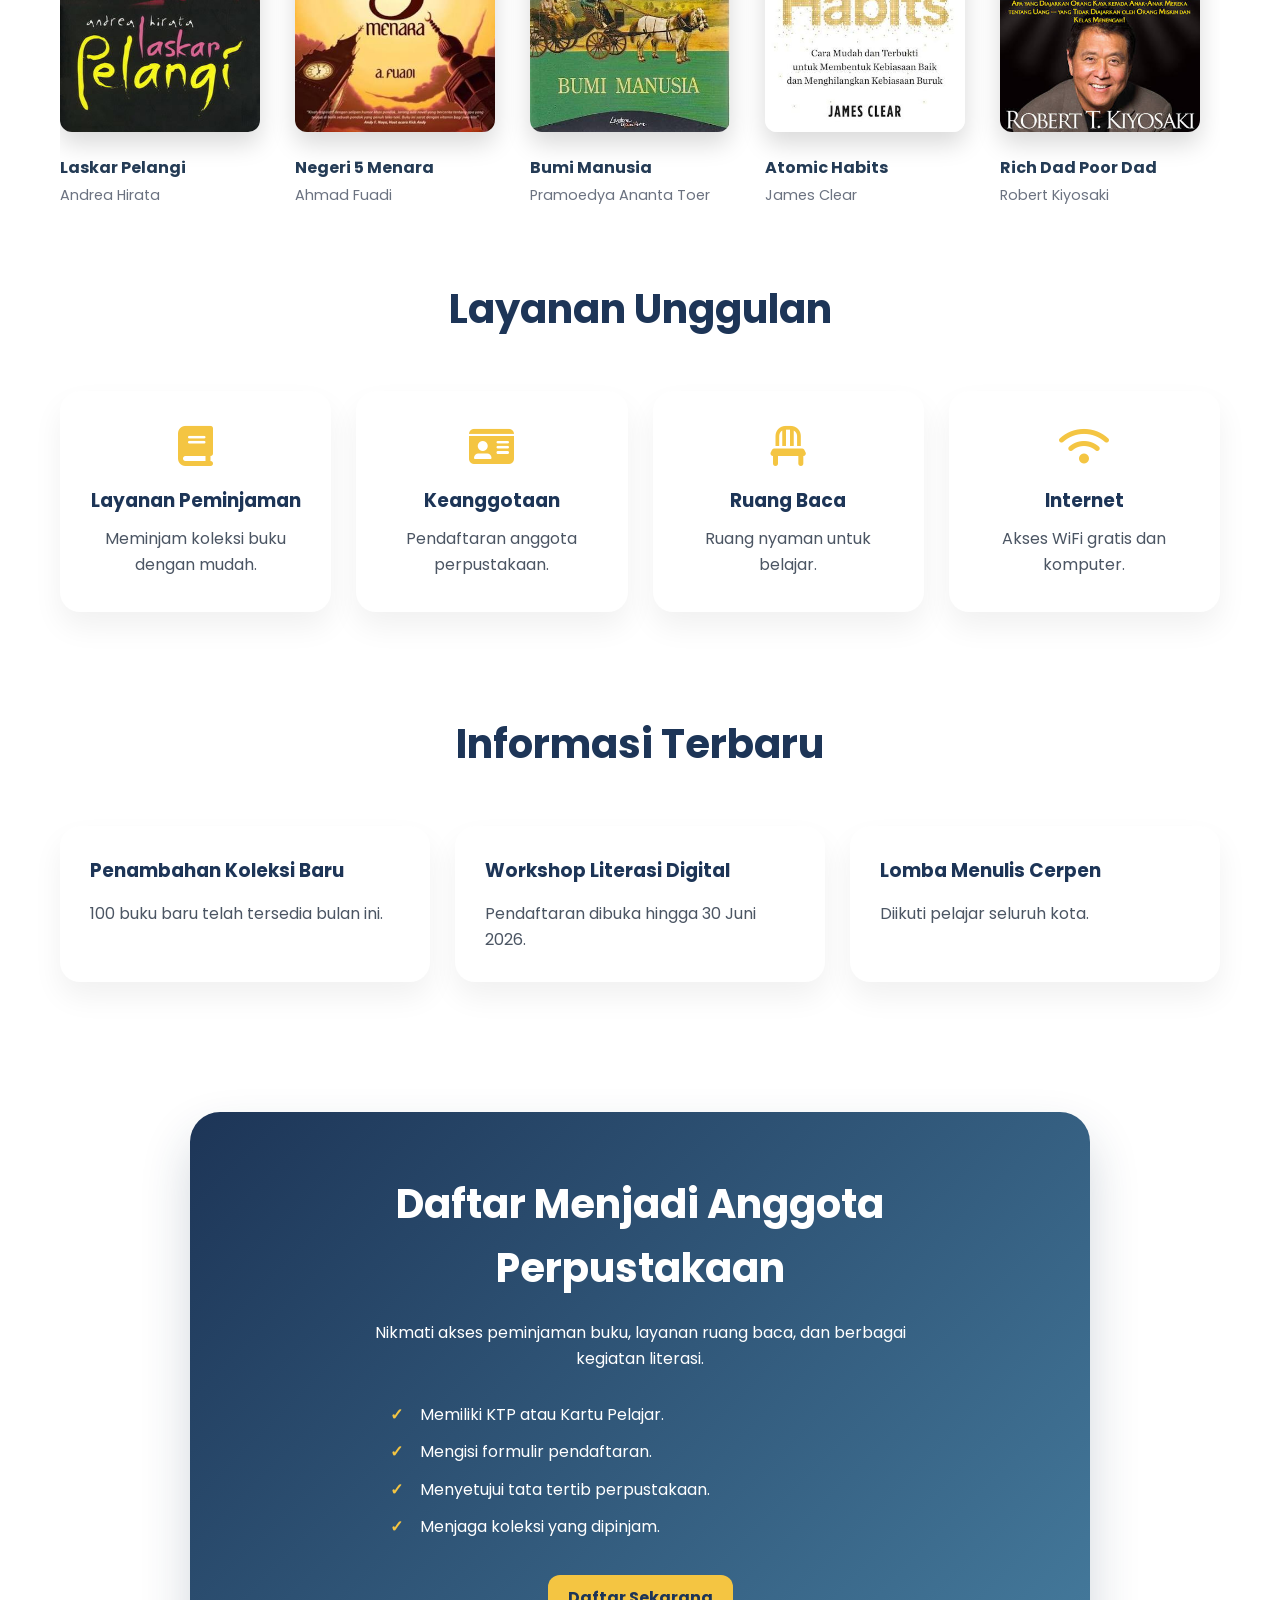
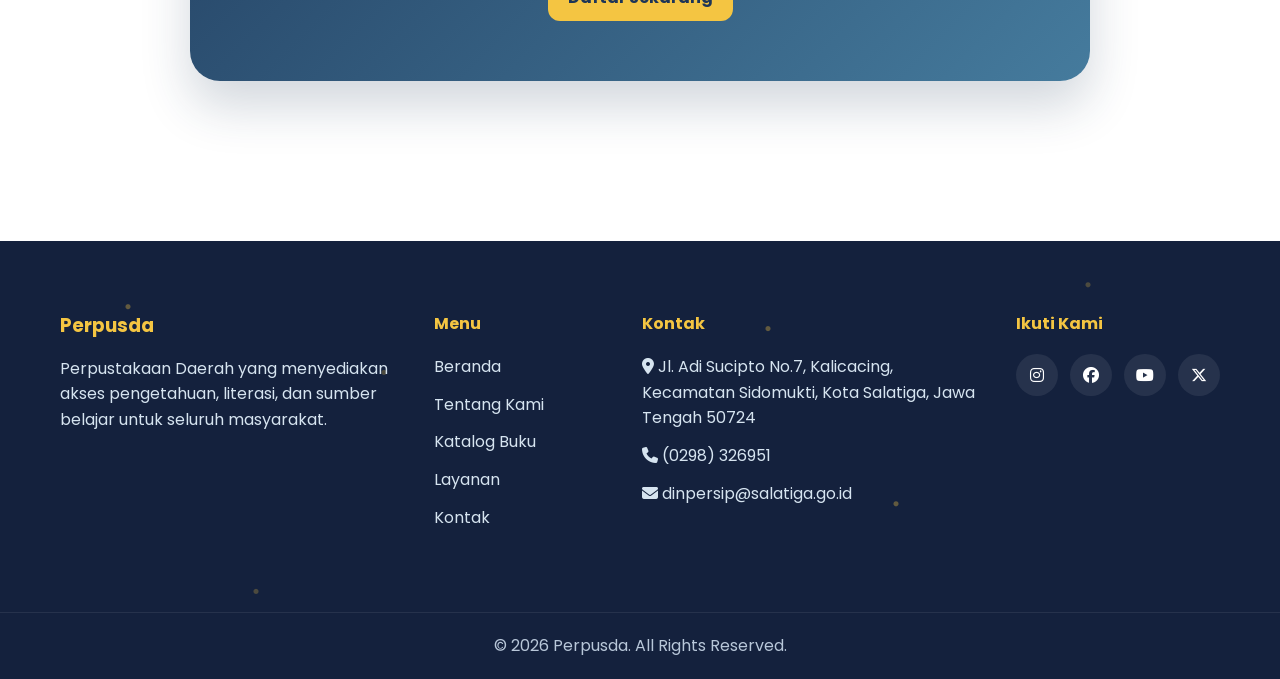
==== commit 1874f009: "menambahkan tampilan responsive" ====
--- a/home.html
+++ b/home.html
@@ -27,9 +27,8 @@
           <li><a href="katalog.html">Katalog Buku</a></li>
           <li><a href="layanan.html">Layanan</a></li>
           <li><a href="kontak.html">Kontak</a></li>
+          <li><a href="login.html" class="login-btn">Login</a></li>
         </ul>
-
-        <a href="login.html" class="login-btn">Login</a>
 
         <button class="menu-toggle">
           <i class="fa-solid fa-bars"></i>
@@ -42,6 +41,10 @@
     <!-- hero section -->
     <section class="home-hero-section">
       <div class="home-hero-container">
+        <div class="home-hero-image">
+          <img src="images/home/hero-img.jpg" alt="Perpustakaan" />
+        </div>
+        
         <div class="home-hero-content">
           <span class="home-hero-tag"> Perpustakaan Daerah </span>
 
@@ -59,10 +62,6 @@
 
             <a href="layanan.html" class="home-secondary-btn">Lihat Layanan</a>
           </div>
-        </div>
-
-        <div class="home-hero-image">
-          <img src="images/home/hero-img.jpg" alt="Perpustakaan" />
         </div>
       </div>
     </section>
@@ -376,7 +375,7 @@
 
       <div class="footer-bottom">© 2026 Perpusda. All Rights Reserved.</div>
     </footer>
-
+    <script src="js/script.js"></script>
     <script src="js/script-home.js"></script>
   </body>
 </html>
--- a/css/style-home.css
+++ b/css/style-home.css
@@ -135,7 +135,7 @@
 
 /* Login Button */
 
-.login-btn{
+.nav-links .login-btn{
     background:linear-gradient(
         135deg,
         var(--primary),
@@ -363,6 +363,12 @@
     margin-bottom:30px;
 }
 
+.home-hero-image img{
+    width:100%;
+    max-width:600px;
+    border-radius:20px;
+}
+
 .home-hero-buttons{
     display:flex;
     gap:15px;
@@ -372,7 +378,7 @@
     background:var(--primary);
     color:white;
 
-    padding:14px 24px;
+    padding:10px 20px;
     border-radius:12px;
 }
 
@@ -380,7 +386,7 @@
     border:2px solid var(--primary);
     color:var(--primary);
 
-    padding:14px 24px;
+    padding:10px 20px;
     border-radius:12px;
 }
 
@@ -867,4 +873,296 @@
     font-weight:700;
 
     display:inline-block;
+}
+
+
+/* =========================================
+   RESPONSIVE HOME PAGE
+========================================= */
+
+/* Laptop kecil / Tablet */
+@media (max-width: 992px) {
+  .navbar {
+    padding: 0 15px;
+  }
+
+  .nav-links {
+    gap: 20px;
+  }
+
+  .home-hero-container {
+    max-width: 90%;
+  }
+
+  .home-hero-description {
+    max-width: 100%;
+  }
+
+  .home-hero-title {
+    font-size: 2rem;
+  }
+
+  .home-hero-description {
+    font-size: 1rem;
+  }
+
+  .home-hero-tag {
+    font-size: 0.9rem;
+    padding: 6px 14px;
+  }
+
+  .home-hero-image img {
+    width: 100%;
+    max-width: 500px;
+  }
+
+  .home-carousel-container {
+    height: 350px;
+    width: 90%;
+  }
+
+  .home-carousel-content {
+    left: 100px;
+    max-width: 80%;
+  }
+
+  .home-carousel-badge {
+    padding: 6px 14px;
+    font-size: 0.9rem;
+  }
+
+  .home-carousel-title {
+    font-size: 2rem;
+  }
+
+  .home-carousel-description {
+    font-size: 1rem;
+  }
+
+  .home-carousel-button {
+    padding: 12px 20px;
+    font-size: 0.9rem;
+  }
+
+  .home-stats-container {
+    grid-template-columns: repeat(3, 1fr);
+    gap: 20px;
+    max-width: 90%;
+  }
+
+  .home-services-grid {
+    grid-template-columns: repeat(3, 1fr);
+  }
+
+  .footer-container {
+    grid-template-columns: 1fr 1fr;
+    gap: 30px;
+    max-width: 90%;
+  }
+
+  .home-popular-section {
+    max-width: 90%;
+  }
+
+  .home-services-container {
+    max-width: 90%;
+    grid-template-columns: 1fr 1fr;
+  }
+
+  .home-news-grid {
+    max-width: 90%;
+    grid-template-columns: 1fr 1fr;
+  }
+
+  .home-membership-container {
+    max-width: 90%;
+  }
+}
+
+/* Mobile */
+@media (max-width: 768px) {
+  /* Navbar mobile */
+  .menu-toggle {
+    display: block;
+  }
+
+  .nav-links {
+    position: absolute;
+    top: 80px;
+    left: 0;
+    width: 100%;
+
+    flex-direction: column;
+    background: white;
+    padding: 20px;
+
+    gap: 20px;
+    display: none;
+
+    border-bottom: 1px solid var(--border);
+  }
+
+  .nav-links.active {
+    display: flex;
+  }
+
+  .nav-links .login-btn {
+    display: block;
+    width: 100%;
+    margin-top: 10px;
+    text-align: center;
+  }
+  
+  /* Hero */
+  .home-hero-section {
+    padding: 30px 0;
+  }
+
+  .home-hero-container {
+    grid-template-columns: 1fr;
+    text-align: center;
+    gap: 15px;
+  }
+  
+  .home-hero-buttons {
+    justify-content: center;
+    flex-wrap: wrap;
+  }
+
+  .home-hero-title {
+    font-size: 1.8rem;
+  }
+
+  .home-hero-description {
+    font-size: 0.8rem;
+  }
+
+  .home-hero-tag {
+    font-size: 0.8rem;
+    padding: 4px 12px;
+  }
+
+  .home-hero-buttons {
+    font-size: 14px;
+  }
+
+  /* Carousel */
+  .home-carousel-container {
+    height: 280px;
+    border-radius: 16px;
+  }
+
+  .home-carousel-content {
+    left: 90px;
+    right: 100px;
+    max-width: 90%;
+  }
+
+  .home-carousel-title {
+    font-size: 1.3rem;
+  }
+
+  .home-carousel-description {
+    font-size: 0.9rem;
+    line-height: 1.5;
+  }
+
+  .home-carousel-button {
+    padding: 10px 18px;
+    font-size: 0.8rem;
+  }
+
+  /* Statistik */
+  .home-stats-container {
+    grid-template-columns: 1fr 1fr;
+  }
+
+  /* Popular books */
+  .home-popular-bookshelf {
+    gap: 40px;
+    overflow-x: auto;
+    padding-bottom: 10px;
+  }
+
+  .home-popular-book {
+    min-width: 180px;
+  }
+
+  /* Services */
+  .home-services-grid {
+    grid-template-columns: 1fr 1fr;
+  }
+
+  .home-membership-container h2 {
+    font-size: 1.8rem;
+  }
+}
+
+/* Extra small device */
+@media (max-width: 480px) {
+  .logo {
+    font-size: 1.2rem;
+  }
+
+  .home-hero-title {
+    font-size: 1.6rem;
+  }
+
+  .home-carousel-content {
+    gap: 5px;
+  }
+
+  .home-carousel-badge {
+    padding: 4px 12px;
+    font-size: 0.8rem;
+    margin-bottom: 10px;
+  }
+
+  .home-carousel-title {
+    font-size: 1rem;
+    margin-bottom: 10px;
+  }
+
+  .home-carousel-description {
+    font-size: 0.8rem;
+    margin-bottom: 10px;
+  }
+
+   .home-carousel-button {
+    padding: 8px 16px;
+    font-size: 0.8rem;
+  }
+
+  /* Statistik */
+  .home-stats-container {
+    grid-template-columns: 1fr;
+  }
+
+  /* Layanan */
+  .home-services-grid {
+    grid-template-columns: 1fr;
+  }
+
+  /* News */
+  .home-news-grid {
+    grid-template-columns: 1fr;
+  }
+
+  .home-stat-item h3 {
+    font-size: 1.8rem;
+  }
+
+  .home-section-title {
+    font-size: 1.5rem;
+  }
+
+  /* Footer */
+  .footer-container {
+    grid-template-columns: 1fr;
+    text-align: center;
+  }
+
+  .social-icons {
+    justify-content: center;
+  }
 }
